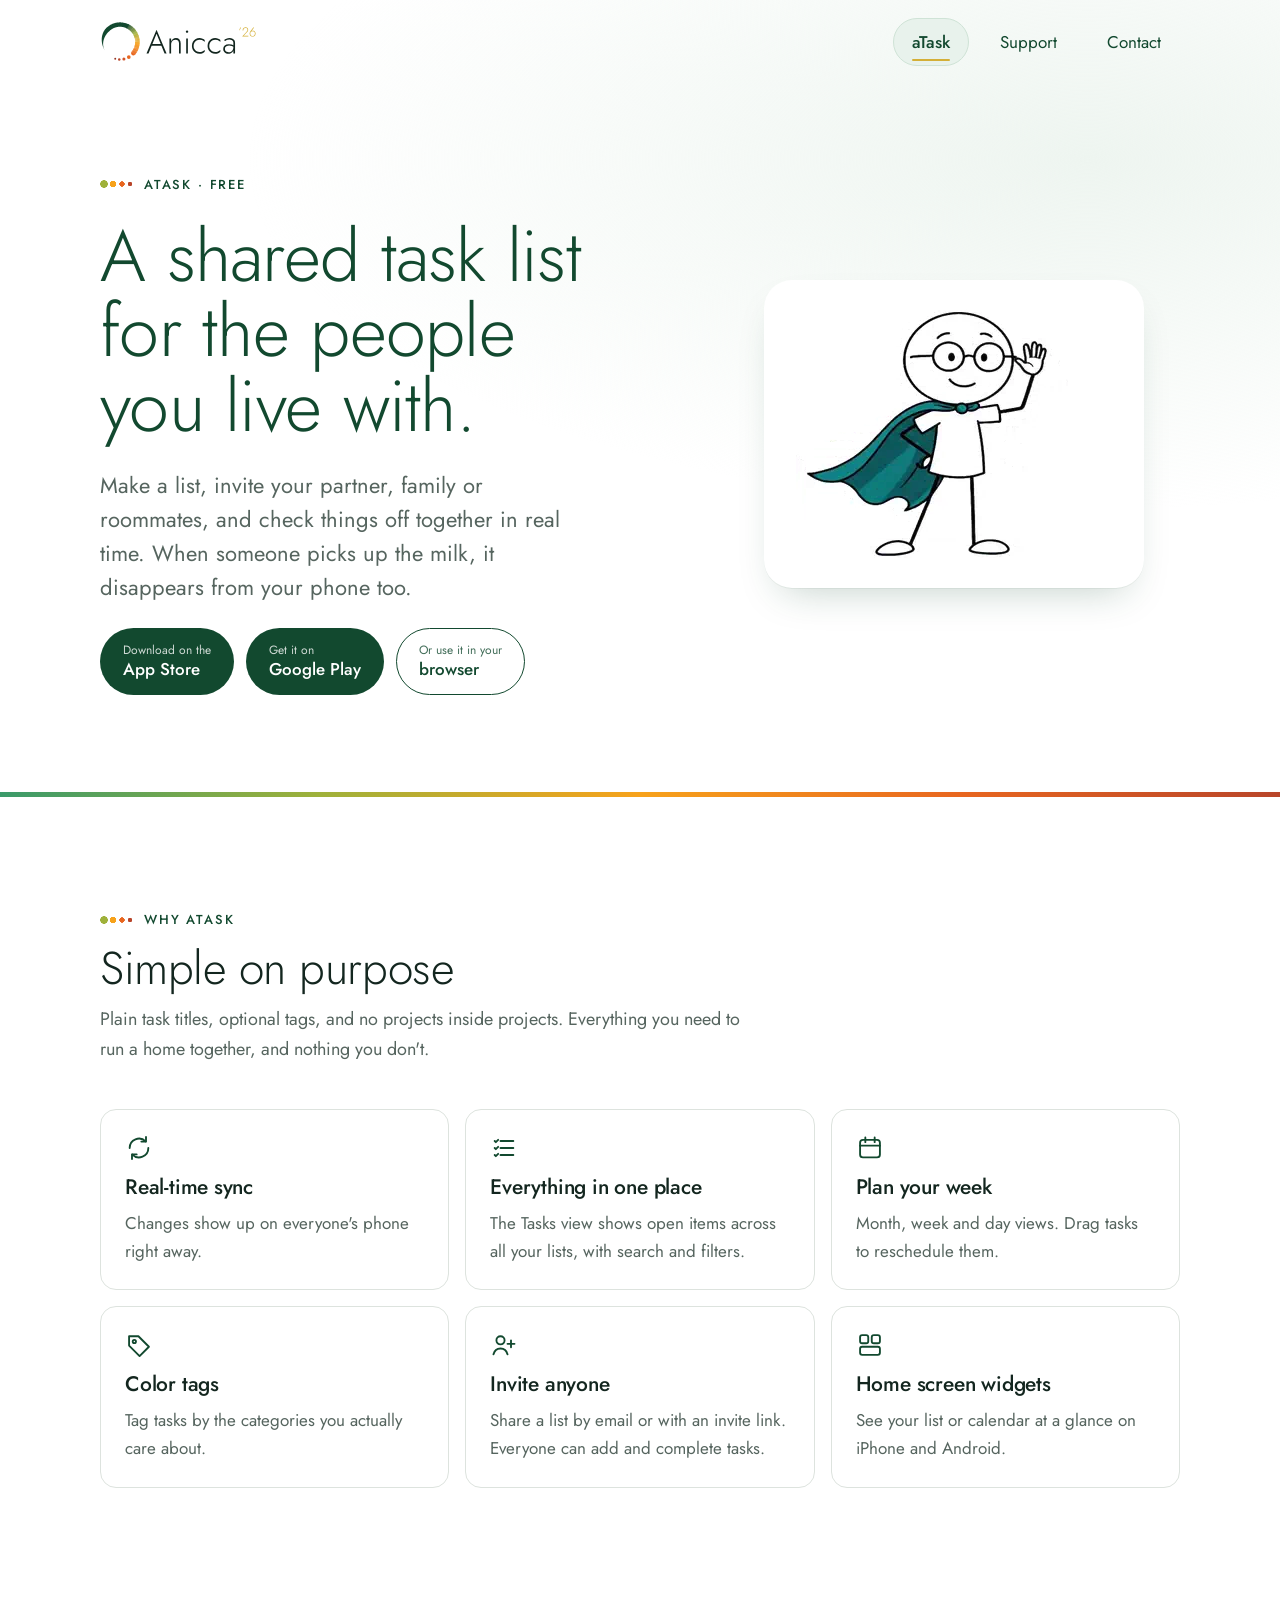
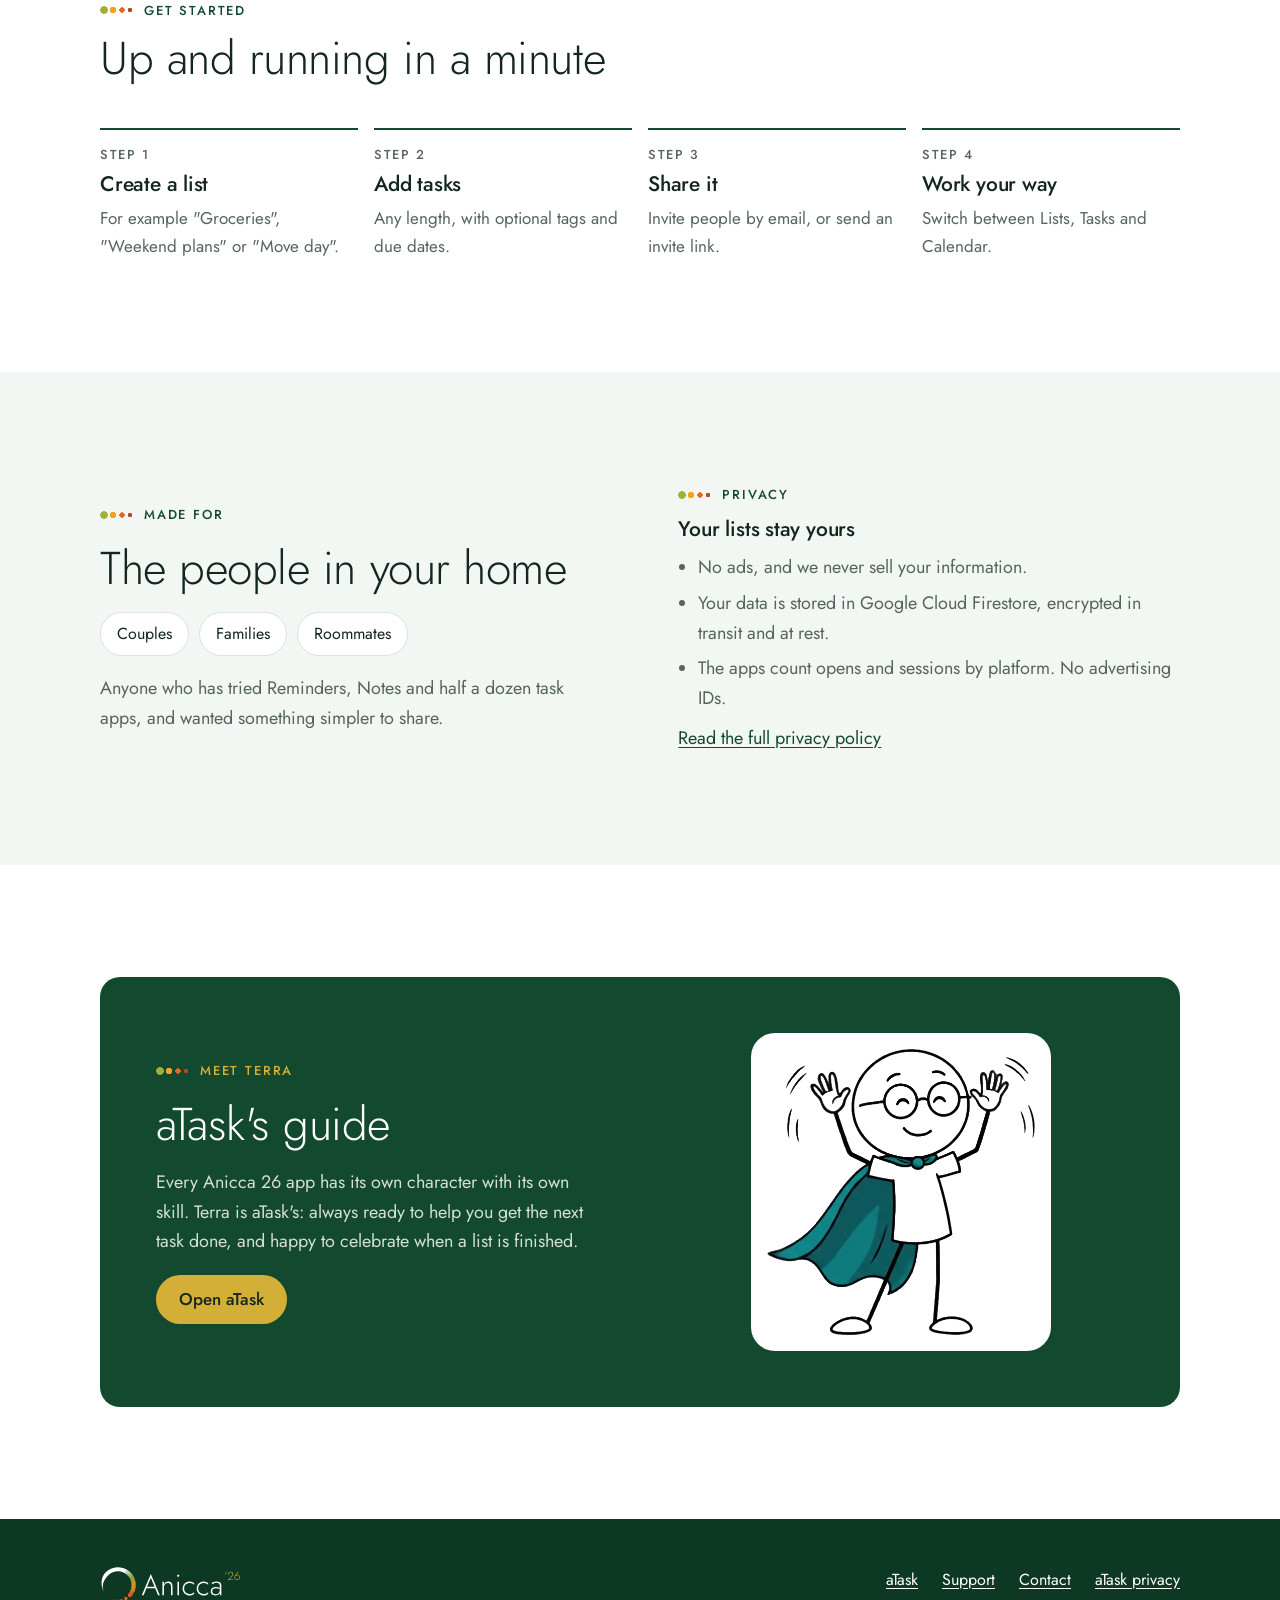
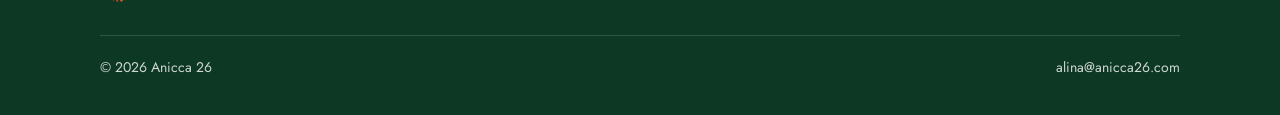
==== docs/atask/index.html @ 87a0bb21 "aTask: audience chips are Couples, Families, Roommates Co-Authored-By: Claude Opus 5.5 <noreply@anth" ====
<!doctype html>
<html lang="en">
<head>
  <meta charset="utf-8">
  <meta name="viewport" content="width=device-width, initial-scale=1">
  <title>aTask · A shared task list for your home · Anicca 26</title>
  <meta name="description" content="aTask is a free shared task list for the people you live with. Real-time sync, a calendar, color tags and home screen widgets. On iPhone, Android and the web.">
  <link rel="canonical" href="https://anicca26.org/atask/">
  <meta name="theme-color" content="#FFFFFF">
  <link rel="icon" href="../assets/img/favicon.svg?v=3" type="image/svg+xml">
  <link rel="icon" href="../assets/img/favicon-32.png?v=3" sizes="32x32" type="image/png">
  <link rel="apple-touch-icon" href="../assets/img/apple-touch-icon.png?v=3">
  <meta property="og:type" content="website">
  <meta property="og:site_name" content="Anicca 26">
  <meta property="og:url" content="https://anicca26.org/atask/">
  <meta property="og:title" content="aTask · A shared task list for your home">
  <meta property="og:description" content="Make a list, invite the people you live with, and check things off together in real time.">
  <meta property="og:image" content="https://anicca26.org/assets/img/og.png">
  <meta name="twitter:card" content="summary_large_image">
  <link rel="preconnect" href="https://fonts.googleapis.com">
  <link rel="preconnect" href="https://fonts.gstatic.com" crossorigin>
  <link rel="stylesheet" href="https://fonts.googleapis.com/css2?family=Jost:wght@300;400;500&display=swap">
  <link rel="stylesheet" href="../assets/css/site.css?v=7">
</head>
<body>
<a class="skip" href="#main">Skip to content</a>

<div class="band">
  <div class="wrap">
    <header class="site-header">
      <a class="brand" href="../" aria-label="Anicca 26 home"><img src="../assets/img/anicca26-lockup-on-light.svg?v=3" alt="Anicca 26" width="215" height="40"></a>
      <nav class="nav" aria-label="Main">
        <a href="./" aria-current="page">aTask</a>
        <a href="../support/">Support</a>
        <a href="../#contact">Contact</a>
      </nav>
    </header>

    <section class="hero">
      <div class="copy">
        <span class="eyebrow">aTask · Free</span>
        <h1>A shared task list for the people you live with.</h1>
        <p class="lede">Make a list, invite your partner, family or roommates, and check things off together in real time. When someone picks up the milk, it disappears from your phone too.</p>
        <div class="actions">
          <a class="btn btn-primary" href="https://apps.apple.com/us/app/atask/id6767109956"><span class="two"><small>Download on the</small>App Store</span></a>
          <a class="btn btn-primary" href="https://play.google.com/store/apps/details?id=org.anicca26.atask"><span class="two"><small>Get it on</small>Google Play</span></a>
          <a class="btn btn-outline" href="https://atask.anicca26.org"><span class="two"><small>Or use it in your</small>browser</span></a>
        </div>
      </div>
      <div class="hero-art terra-card">
        <picture>
          <source srcset="../assets/img/terra-wave-still.png?v=2" media="(prefers-reduced-motion: reduce)">
          <img class="terra-anim" src="../assets/img/terra-wave.webp?v=2" alt="Terra, aTask's guide, waving hello" width="320" height="272">
        </picture>
      </div>
    </section>
  </div>
</div>

<main id="main">
  <section class="section">
    <div class="wrap">
      <div class="section-head">
        <span class="eyebrow">Why aTask</span>
        <h2>Simple on purpose</h2>
        <p>Plain task titles, optional tags, and no projects inside projects. Everything you need to run a home together, and nothing you don't.</p>
      </div>
      <div class="features">
        <div class="feature">
          <svg viewBox="0 0 24 24" fill="none" stroke="currentColor" stroke-width="1.6" stroke-linecap="round" stroke-linejoin="round" aria-hidden="true"><path d="M20 12a8 8 0 0 1-13.7 5.6M4 12A8 8 0 0 1 17.7 6.4"/><path d="M18 2.5v4h-4M6 21.5v-4h4"/></svg>
          <h3>Real-time sync</h3>
          <p>Changes show up on everyone's phone right away.</p>
        </div>
        <div class="feature">
          <svg viewBox="0 0 24 24" fill="none" stroke="currentColor" stroke-width="1.6" stroke-linecap="round" stroke-linejoin="round" aria-hidden="true"><path d="M9 6h11M9 12h11M9 18h11"/><path d="M4 6l1 1 2-2M4 12l1 1 2-2M4 18l1 1 2-2"/></svg>
          <h3>Everything in one place</h3>
          <p>The Tasks view shows open items across all your lists, with search and filters.</p>
        </div>
        <div class="feature">
          <svg viewBox="0 0 24 24" fill="none" stroke="currentColor" stroke-width="1.6" stroke-linecap="round" stroke-linejoin="round" aria-hidden="true"><rect x="3.5" y="5" width="17" height="15" rx="2.5"/><path d="M3.5 10h17M8 3v4M16 3v4"/></svg>
          <h3>Plan your week</h3>
          <p>Month, week and day views. Drag tasks to reschedule them.</p>
        </div>
        <div class="feature">
          <svg viewBox="0 0 24 24" fill="none" stroke="currentColor" stroke-width="1.6" stroke-linecap="round" stroke-linejoin="round" aria-hidden="true"><path d="M3.5 12.5V4.5h8l9 9-8 8z"/><circle cx="8" cy="9" r="1.4"/></svg>
          <h3>Color tags</h3>
          <p>Tag tasks by the categories you actually care about.</p>
        </div>
        <div class="feature">
          <svg viewBox="0 0 24 24" fill="none" stroke="currentColor" stroke-width="1.6" stroke-linecap="round" stroke-linejoin="round" aria-hidden="true"><circle cx="9" cy="8" r="3.5"/><path d="M3 20c.8-3.4 3.2-5 6-5s5.2 1.6 6 5M18 8v6M15 11h6"/></svg>
          <h3>Invite anyone</h3>
          <p>Share a list by email or with an invite link. Everyone can add and complete tasks.</p>
        </div>
        <div class="feature">
          <svg viewBox="0 0 24 24" fill="none" stroke="currentColor" stroke-width="1.6" stroke-linecap="round" stroke-linejoin="round" aria-hidden="true"><rect x="3.5" y="3.5" width="7" height="7" rx="1.8"/><rect x="13.5" y="3.5" width="7" height="7" rx="1.8"/><rect x="3.5" y="13.5" width="17" height="7" rx="1.8"/></svg>
          <h3>Home screen widgets</h3>
          <p>See your list or calendar at a glance on iPhone and Android.</p>
        </div>
      </div>
    </div>
  </section>

  <section class="section">
    <div class="wrap">
      <div class="section-head">
        <span class="eyebrow">Get started</span>
        <h2>Up and running in a minute</h2>
      </div>
      <ol class="steps">
        <li><h3>Create a list</h3><p>For example "Groceries", "Weekend plans" or "Move day".</p></li>
        <li><h3>Add tasks</h3><p>Any length, with optional tags and due dates.</p></li>
        <li><h3>Share it</h3><p>Invite people by email, or send an invite link.</p></li>
        <li><h3>Work your way</h3><p>Switch between Lists, Tasks and Calendar.</p></li>
      </ol>
    </div>
  </section>

  <section class="section tinted">
    <div class="wrap split">
      <div class="story">
        <span class="eyebrow">Made for</span>
        <h2>The people in your home</h2>
        <div class="who"><span>Couples</span><span>Families</span><span>Roommates</span></div>
        <p>Anyone who has tried Reminders, Notes and half a dozen task apps, and wanted something simpler to share.</p>
      </div>
      <div class="privacy">
        <span class="eyebrow">Privacy</span>
        <h3>Your lists stay yours</h3>
        <ul>
          <li>No ads, and we never sell your information.</li>
          <li>Your data is stored in Google Cloud Firestore, encrypted in transit and at rest.</li>
          <li>The apps count opens and sessions by platform. No advertising IDs.</li>
        </ul>
        <p><a href="https://atask.anicca26.org/privacy">Read the full privacy policy</a></p>
      </div>
    </div>
  </section>

  <section class="section">
    <div class="wrap">
      <div class="panel split">
        <div class="story">
          <span class="eyebrow" style="color:var(--gold)">Meet Terra</span>
          <h2>aTask's guide</h2>
          <p class="muted">Every Anicca 26 app has its own character with its own skill. Terra is aTask's: always ready to help you get the next task done, and happy to celebrate when a list is finished.</p>
          <div class="actions"><a class="btn btn-gold" href="https://atask.anicca26.org">Open aTask</a></div>
        </div>
        <img class="terra" src="../assets/img/terra-celebrate.png?v=2" alt="Terra celebrating a finished list" width="320" height="320" loading="lazy" style="max-width:300px;justify-self:center;background:#fff;border-radius:24px;padding:16px">
      </div>
    </div>
  </section>
</main>

<footer class="site-footer">
  <div class="wrap">
    <div class="footer-grid">
      <img src="../assets/img/anicca26-lockup-on-dark.svg?v=3" alt="Anicca 26" width="194" height="36">
      <nav class="footer-links" aria-label="Footer">
        <a href="./">aTask</a>
        <a href="../support/">Support</a>
        <a href="../#contact">Contact</a>
        <a href="https://atask.anicca26.org/privacy">aTask privacy</a>
      </nav>
    </div>
    <div class="footer-bottom">
      <span>© 2026 Anicca 26</span>
      <span>alina@anicca26.com</span>
    </div>
  </div>
</footer>
</body>
</html>
---- docs/assets/css/site.css ----
/* Anicca 26 — site styles
   Brand: Racing Green #12492F, Royal Gold #D4AF37, Jost Light for display.
   Gold is only used on green/dark surfaces or as a fill (2.1:1 on white).
   The site is white-first: it does not switch to a dark theme. */

:root {
  --racing: #12492f;
  --racing-deep: #0d3824;
  --gold: #d4af37;
  --gold-ink: #13261f;         /* text on gold buttons */
  --fog: #eef3f0;

  --bg: #ffffff;
  --tint: #f3f7f4;             /* soft green-white for alternating sections */
  --surface: #ffffff;
  --ink: #13261f;
  --muted: #56655f;
  --line: #dde3de;
  --link: #12492f;
  --fill: #12492f;             /* brand fills on the page background */
  --chip-now-bg: #e3efe7;
  --chip-now-ink: #12492f;
  --chip-later-bg: #f1eee2;
  --chip-later-ink: #6b5712;

  --sans: "Jost", system-ui, -apple-system, "Segoe UI", sans-serif;
  --wrap: 1120px;
  --radius: 16px;
  --rainbow: linear-gradient(90deg, #3a9a6a, #9fb13a 30%, #f7a21b 60%, #e8661f 82%, #b8452a);
  color-scheme: light;
}


*, *::before, *::after { box-sizing: border-box; }
html { -webkit-text-size-adjust: 100%; }
body {
  margin: 0;
  background: var(--bg);
  color: var(--ink);
  font: 400 18px/1.65 var(--sans);
}
img { max-width: 100%; height: auto; display: block; }
a { color: var(--link); text-underline-offset: 3px; }
a:hover { text-decoration-thickness: 2px; }
:focus-visible { outline: 3px solid var(--gold); outline-offset: 3px; border-radius: 4px; }

.wrap { max-width: var(--wrap); margin: 0 auto; padding-inline: 20px; }
.skip { position: absolute; left: -999px; top: 8px; background: var(--gold); color: var(--gold-ink); padding: 8px 14px; border-radius: 8px; z-index: 10; }
.skip:focus { left: 12px; }

h1, h2, h3 { margin: 0; text-wrap: balance; letter-spacing: -.01em; }
h1 { font-weight: 300; font-size: clamp(40px, 6.4vw, 72px); line-height: 1.04; }
h2 { font-weight: 300; font-size: clamp(32px, 4.2vw, 46px); line-height: 1.1; }
h3 { font-weight: 500; font-size: 21px; line-height: 1.3; }
p { margin: 0; }
.eyebrow { font-size: 13px; font-weight: 500; letter-spacing: .14em; text-transform: uppercase; color: var(--racing); display: inline-flex; align-items: center; gap: 10px; }
.eyebrow::before { content: ""; width: 34px; height: 8px; flex: none;
  background:
    radial-gradient(circle, #9fb13a 3.6px, transparent 4px) 0 50% / 8px 8px no-repeat,
    radial-gradient(circle, #f7a21b 3px, transparent 3.4px) 9px 50% / 8px 8px no-repeat,
    radial-gradient(circle, #e8661f 2.5px, transparent 2.9px) 18px 50% / 8px 8px no-repeat,
    radial-gradient(circle, #b8452a 2px, transparent 2.4px) 26px 50% / 8px 8px no-repeat; }
.lede { font-size: clamp(19px, 2vw, 22px); line-height: 1.55; max-width: 36ch; }

/* ---------- Header + hero (white, with the logo's color line underneath) ---------- */
.band { background: radial-gradient(1200px 500px at 85% 20%, #eef5f0 0%, rgba(238, 245, 240, 0) 70%), #fff; color: var(--ink); }
.band a { color: var(--racing); }
.band h1 { color: var(--racing); }
.site-header { display: flex; align-items: center; justify-content: space-between; gap: 16px; padding-block: 18px; flex-wrap: wrap; }
.brand { display: inline-flex; line-height: 0; }
.brand img { height: 40px; width: auto; }
.nav { display: flex; gap: clamp(4px, 1.2vw, 12px); font-size: 17px; }
/* Menu links: on hover the pill fills with Racing Green and the text turns white */
.nav a { position: relative; text-decoration: none; color: var(--racing); padding: 9px 18px; border-radius: 999px;
  border: 1.5px solid transparent; cursor: pointer; transition: background-color .15s ease, color .15s ease, border-color .15s ease, transform .15s ease; }
.nav a::after { content: ""; position: absolute; left: 18px; right: 18px; bottom: 4px; height: 2px; border-radius: 2px;
  background: var(--gold); transform: scaleX(0); transform-origin: left; transition: transform .2s ease; }
.nav a:hover, .nav a:focus-visible { background: var(--racing); color: #fff; transform: translateY(-1px); }
.nav a:hover::after, .nav a:focus-visible::after { transform: scaleX(0); }
.nav a:active { transform: translateY(0); }
.nav a[aria-current="page"] { font-weight: 500; border-color: #cfe3d6; background: #e8f2ec; }
.nav a[aria-current="page"]::after { transform: scaleX(1); }
.nav a[aria-current="page"]:hover { background: var(--racing); }
@media (prefers-reduced-motion: reduce) { .nav a, .nav a::after, .product { transition: none; } .nav a:hover, .product.is-link:hover { transform: none; } }

.hero { display: grid; grid-template-columns: minmax(0, 1.25fr) minmax(0, 1fr); gap: clamp(24px, 5vw, 64px); align-items: center; padding-block: clamp(40px, 7vw, 96px) clamp(56px, 8vw, 112px); }
.hero .copy { display: flex; flex-direction: column; gap: 24px; }
.hero .lede { color: var(--muted); }
.hero-art { justify-self: center; width: min(100%, 380px); }
@media (max-width: 800px) {
  .hero { grid-template-columns: 1fr; }
  .hero-art { order: -1; width: min(60%, 240px); justify-self: start; }
}

.actions { display: flex; flex-wrap: wrap; gap: 12px; }
.btn { display: inline-flex; align-items: center; gap: 10px; font: 500 17px/1 var(--sans); padding: 15px 22px; border-radius: 999px; text-decoration: none; border: 1.5px solid transparent; transition: transform .15s ease, background-color .15s ease; }
.btn:hover { transform: translateY(-1px); }
.btn-gold { background: var(--gold); color: var(--gold-ink) !important; }
.btn-gold:hover { background: #e0bd4a; }
.btn-primary { background: var(--racing); color: #fff !important; }
.btn-primary:hover { background: #185c3c; }
.btn-outline { border-color: var(--racing); color: var(--racing) !important; background: #fff; }
.btn-outline:hover { background: var(--tint); }
.btn-ghost { border-color: rgba(255, 255, 255, .55); color: #fff !important; }
.btn-ghost:hover { border-color: #fff; background: rgba(255, 255, 255, .06); }
.btn-solid { background: var(--fill); color: #fff !important; }
.btn-line { border-color: var(--line); color: var(--ink) !important; background: var(--surface); }
.btn small { font-size: 12px; opacity: .8; display: block; margin-bottom: 3px; font-weight: 400; }
.btn .two { display: flex; flex-direction: column; align-items: flex-start; line-height: 1.1; }

/* Animated logo: the line draws itself, the dots pop in, then keep a gentle
   "..." wave going. Hovering or tapping the logo replays the drawing (site.js). */
.logo-art { cursor: pointer; -webkit-tap-highlight-color: transparent; border-radius: 50%; }
.logo-anim { overflow: visible; transition: transform .4s ease; }
.logo-art:hover .logo-anim { transform: rotate(-4deg) scale(1.02); }
.logo-anim .draw { stroke-dasharray: 1 1; stroke-dashoffset: 1; }
.logo-anim .d { opacity: 0; transform-box: fill-box; transform-origin: center; }
.logo-anim.play .draw { animation: draw 1.8s .25s cubic-bezier(.45, 0, .2, 1) forwards; }
.logo-anim.play .d1 { animation: pop .35s ease-out 2.05s forwards, breathe 2.6s ease-in-out 3.3s infinite; }
.logo-anim.play .d2 { animation: pop .35s ease-out 2.25s forwards, breathe 2.6s ease-in-out 3.5s infinite; }
.logo-anim.play .d3 { animation: pop .35s ease-out 2.45s forwards, breathe 2.6s ease-in-out 3.7s infinite; }
.logo-anim.play .d4 { animation: pop .35s ease-out 2.65s forwards, breathe 2.6s ease-in-out 3.9s infinite; }
@keyframes draw { to { stroke-dashoffset: 0; } }
@keyframes pop { from { opacity: 0; transform: scale(.4); } to { opacity: 1; transform: scale(1); } }
@keyframes breathe { 0%, 55%, 100% { opacity: 1; transform: translateY(0) scale(1); } 22% { opacity: 1; transform: translateY(-1.4px) scale(1.3); } }

/* The color line under the header: colors flow along it; faster and brighter on hover */
.band { position: relative; border-bottom: 0; }
.band::after { content: ""; position: absolute; left: 0; right: 0; bottom: 0; height: 5px;
  background: linear-gradient(90deg, #3a9a6a, #9fb13a, #f7a21b, #e8661f, #b8452a, #e8661f, #f7a21b, #9fb13a, #3a9a6a);
  background-size: 200% 100%; animation: flow 9s linear infinite;
  transition: height .3s ease, filter .3s ease, box-shadow .3s ease; }
.band:hover::after { height: 8px; animation-duration: 3s; filter: saturate(1.35) brightness(1.05); box-shadow: 0 0 18px rgba(247, 162, 27, .55); }
@keyframes flow { from { background-position: 0% 0; } to { background-position: -200% 0; } }
/* the aTask tile's top strip flows the same way, slowly */
.product.featured::before { background: linear-gradient(90deg, #3a9a6a, #9fb13a, #f7a21b, #e8661f, #b8452a, #e8661f, #f7a21b, #9fb13a, #3a9a6a); background-size: 200% 100%; animation: flow 14s linear infinite; }
.product.is-link:hover::before { animation-duration: 4s; }

@media (prefers-reduced-motion: reduce) {
  .logo-anim .draw, .logo-anim.play .draw { animation: none; stroke-dashoffset: 0; }
  .logo-anim .d, .logo-anim.play .d1, .logo-anim.play .d2, .logo-anim.play .d3, .logo-anim.play .d4 { animation: none; opacity: 1; }
  .logo-art:hover .logo-anim { transform: none; }
  .band::after, .product.featured::before { animation: none; }
  .btn { transition: none; }
}

/* ---------- Sections ---------- */
.section { padding-block: clamp(64px, 9vw, 112px); }
.section + .section { padding-top: 0; }
.section.tinted { background: var(--tint); padding-top: clamp(64px, 9vw, 112px); }
.section.tinted + .section { padding-top: clamp(64px, 9vw, 112px); }
.section-head { display: flex; flex-direction: column; gap: 12px; margin-bottom: clamp(28px, 4vw, 44px); max-width: 60ch; }
.section-head p { color: var(--muted); }

.products { display: grid; grid-template-columns: repeat(2, minmax(0, 1fr)); gap: 16px; }
@media (max-width: 760px) { .products { grid-template-columns: 1fr; } }
.product { background: #e8f2ec; border: 1px solid #cfe3d6; transition: transform .18s ease, box-shadow .18s ease; border-radius: var(--radius); padding: 26px; display: flex; flex-direction: column; gap: 12px; }
.product p { color: #3f524a; }
.product h3 { color: var(--racing); }
.product.featured { background: #dcebe2; border-color: #c3dccc; }
.product .top { display: flex; justify-content: space-between; align-items: center; gap: 12px; }
.product.featured { position: relative; overflow: hidden; padding-top: 30px;
  grid-column: 1 / -1; display: grid; grid-template-columns: minmax(0, 1fr) auto; gap: 24px; align-items: center; }
.product.featured::before { content: ""; position: absolute; inset: 0 0 auto 0; height: 4px; background: var(--rainbow); }
.product.featured .text { display: flex; flex-direction: column; gap: 12px; }
.product.featured .terra-anim { width: 210px; background: #fff; border-radius: 20px; padding: 8px; box-shadow: 0 10px 24px -14px rgba(18, 73, 47, .35); }
@media (max-width: 560px) { .product.featured { grid-template-columns: 1fr; } .product.featured .terra-anim { width: 180px; } }
.product.wide { grid-column: 1 / -1; }
/* The aTask tile is clickable as a whole */
.product.is-link { cursor: pointer; }
.product.is-link .stretched::before { content: ""; position: absolute; inset: 0; }
.product.is-link:hover { transform: translateY(-3px); box-shadow: 0 18px 36px -20px rgba(18, 73, 47, .45); border-color: var(--racing); }
.product.is-link:hover .more { text-decoration-thickness: 2px; }
.chip { font-size: 13px; font-weight: 500; padding: 4px 11px; border-radius: 999px; white-space: nowrap; }
.chip-now { background: var(--racing); color: #fff; }
.chip-later { background: #fff; color: #6b5712; border: 1px solid #e7dcb0; }
.works { font-size: 15px; color: var(--muted); }
.product .more { font-weight: 500; }

.split { display: grid; grid-template-columns: minmax(0, 1fr) minmax(0, 1fr); gap: clamp(28px, 6vw, 80px); align-items: center; }
@media (max-width: 800px) { .split { grid-template-columns: 1fr; } }
.story { display: flex; flex-direction: column; gap: 18px; }
.story p { color: var(--muted); max-width: 58ch; }
.story p strong { color: var(--ink); font-weight: 500; }

/* Logo meaning, as a timeline */
.meaning { list-style: none; margin: 0; padding: 0; display: flex; flex-direction: column; border-top: 1px solid var(--line); }
.meaning li { display: grid; grid-template-columns: 110px 1fr; gap: 16px; padding-block: 16px; border-bottom: 1px solid var(--line); }
.meaning b { font-weight: 500; color: var(--racing); }
.meaning span { color: var(--muted); }

.panel { background: var(--racing); color: #fff; border-radius: calc(var(--radius) + 4px); padding: clamp(28px, 5vw, 56px); }
.panel a:not(.btn) { color: #fff; }
.panel .muted, .panel .contact .intro p, .panel.contact .intro p { color: rgba(255, 255, 255, .82); }
.panel label { color: #fff; }
.panel input, .panel textarea { background: #fff; color: #13261f; border-color: transparent; }
.panel input:focus, .panel textarea:focus { border-color: var(--gold); box-shadow: 0 0 0 3px rgba(212, 175, 55, .35); }

/* Terra: transparent line art, never clipped */
.terra { display: block; width: 100%; height: auto; overflow: visible; }
.terra-anim { display: block; max-width: 100%; height: auto; }
.terra-card { background: #fff; border-radius: 28px; padding: 18px; box-shadow: 0 1px 0 rgba(18, 73, 47, .06), 0 18px 40px -18px rgba(18, 73, 47, .28); }

/* ---------- Contact form ---------- */
.contact { display: grid; grid-template-columns: minmax(0, 1fr) minmax(0, 1.2fr); gap: clamp(28px, 6vw, 72px); }
@media (max-width: 800px) { .contact { grid-template-columns: 1fr; } }
.contact .intro { display: flex; flex-direction: column; gap: 14px; }
.contact .intro p { color: var(--muted); }
.email { font-weight: 500; }
form { display: flex; flex-direction: column; gap: 16px; }
.field { display: flex; flex-direction: column; gap: 6px; }
label { font-size: 15px; font-weight: 500; }
input, textarea { font: 400 17px/1.4 var(--sans); color: var(--ink); background: var(--surface); border: 1.5px solid var(--line); border-radius: 12px; padding: 13px 14px; width: 100%; }
input:focus, textarea:focus { outline: none; border-color: var(--fill); box-shadow: 0 0 0 3px color-mix(in srgb, var(--fill) 25%, transparent); }
textarea { min-height: 140px; resize: vertical; }
.hp { position: absolute; left: -5000px; }
form .btn { align-self: flex-start; border: 0; cursor: pointer; }
.fine { font-size: 14px; color: var(--muted); }

/* ---------- aTask page ---------- */
.features { display: grid; grid-template-columns: repeat(3, minmax(0, 1fr)); gap: 16px; }
@media (max-width: 900px) { .features { grid-template-columns: repeat(2, minmax(0, 1fr)); } }
@media (max-width: 560px) { .features { grid-template-columns: 1fr; } }
.feature { background: var(--surface); border: 1px solid var(--line); border-radius: var(--radius); padding: 24px; display: flex; flex-direction: column; gap: 8px; }
.feature p { color: var(--muted); font-size: 17px; }
.feature svg { width: 28px; height: 28px; color: var(--fill); margin-bottom: 4px; }
.steps { list-style: none; margin: 0; padding: 0; display: grid; grid-template-columns: repeat(4, minmax(0, 1fr)); gap: 16px; counter-reset: step; }
@media (max-width: 900px) { .steps { grid-template-columns: repeat(2, minmax(0, 1fr)); } }
@media (max-width: 560px) { .steps { grid-template-columns: 1fr; } }
.steps li { border-top: 2px solid var(--fill); padding-top: 14px; display: flex; flex-direction: column; gap: 6px; }
.steps li { border-top-color: var(--racing); }
.steps li::before { counter-increment: step; content: "Step " counter(step); font-size: 13px; font-weight: 500; letter-spacing: .12em; text-transform: uppercase; color: var(--muted); }
.steps p { color: var(--muted); font-size: 17px; }
.who { display: flex; flex-wrap: wrap; gap: 10px; }
.who span { background: var(--surface); border: 1px solid var(--line); border-radius: 999px; padding: 8px 16px; font-size: 16px; }
.privacy { display: flex; flex-direction: column; gap: 10px; }
.privacy ul { margin: 0; padding-left: 20px; color: var(--muted); display: flex; flex-direction: column; gap: 6px; }

/* ---------- Support page ---------- */
.coffee { display: grid; grid-template-columns: minmax(0, 1.2fr) minmax(0, 1fr); gap: clamp(24px, 5vw, 64px); align-items: center; }
@media (max-width: 800px) { .coffee { grid-template-columns: 1fr; } }
.costs { display: grid; grid-template-columns: repeat(3, minmax(0, 1fr)); gap: 16px; }
@media (max-width: 760px) { .costs { grid-template-columns: 1fr; } }
.cost { background: var(--surface); border: 1px solid var(--line); border-radius: var(--radius); padding: 24px; display: flex; flex-direction: column; gap: 8px; }
.cost p { color: var(--muted); font-size: 17px; }
.other { display: grid; grid-template-columns: repeat(3, minmax(0, 1fr)); gap: 16px; }
@media (max-width: 760px) { .other { grid-template-columns: 1fr; } }
.other div { display: flex; flex-direction: column; gap: 6px; }
.other p { color: var(--muted); font-size: 17px; }

/* Coffee steam: each wisp drifts up, sways and fades, one after another */
.steam path { transform-box: fill-box; transform-origin: 50% 100%; opacity: 0; animation: steam 3.2s ease-in-out infinite; }
.steam .s2 { animation-delay: 1.05s; }
.steam .s3 { animation-delay: 2.1s; }
@keyframes steam {
  0%   { opacity: 0;   transform: translate(0, 12px) scaleY(.8); }
  25%  { opacity: .95; transform: translate(-2px, 2px) scaleY(1); }
  60%  { opacity: .7;  transform: translate(2px, -10px) scaleY(1.08); }
  100% { opacity: 0;   transform: translate(-1px, -22px) scaleY(1.15); }
}
@media (prefers-reduced-motion: reduce) { .steam path { animation: none; opacity: .85; } }

/* ---------- Footer ---------- */
.site-footer { background: var(--racing-deep); color: rgba(255, 255, 255, .8); padding-block: 48px 36px; font-size: 16px; }
.site-footer a { color: #fff; }
.footer-grid { display: flex; justify-content: space-between; gap: 28px; flex-wrap: wrap; align-items: flex-start; }
.footer-grid img { height: 36px; width: auto; }
.footer-links { display: flex; gap: 24px; flex-wrap: wrap; }
.footer-bottom { margin-top: 32px; padding-top: 20px; border-top: 1px solid rgba(255, 255, 255, .14); display: flex; justify-content: space-between; gap: 12px; flex-wrap: wrap; font-size: 14px; }
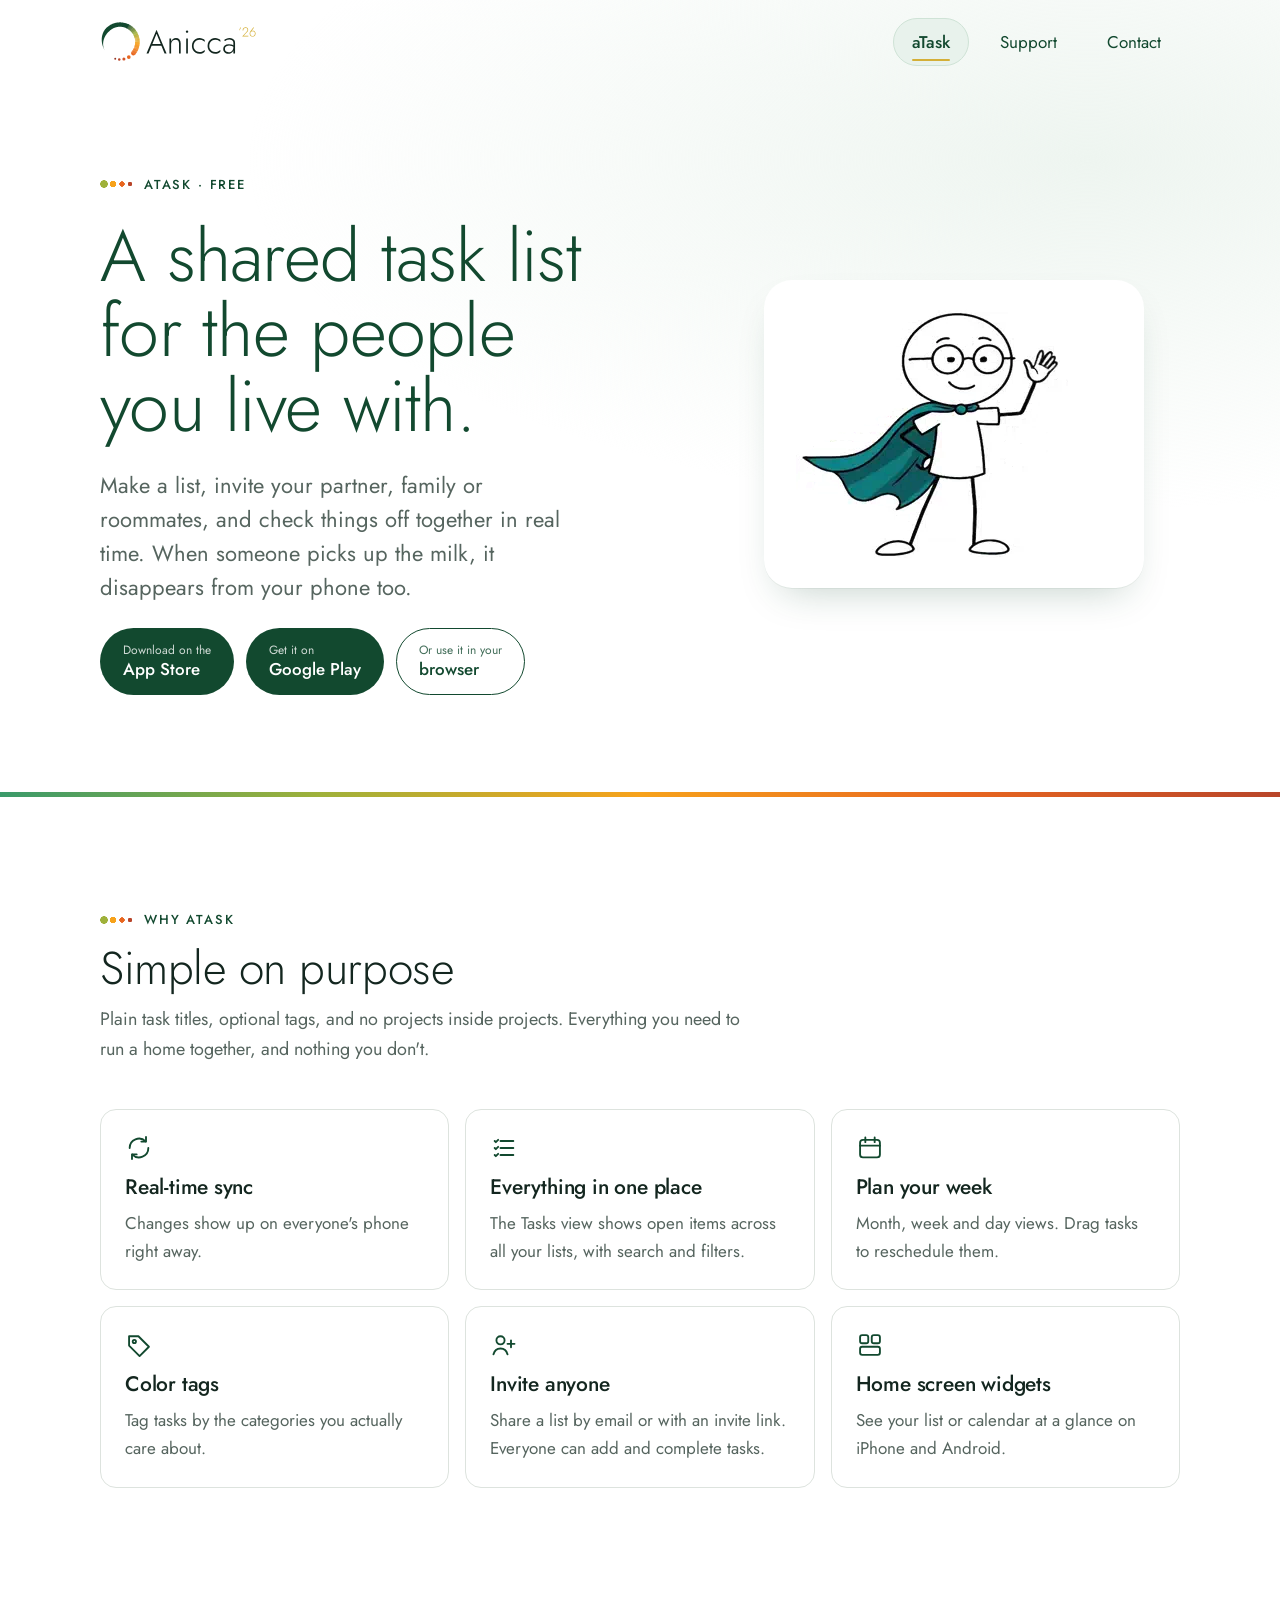
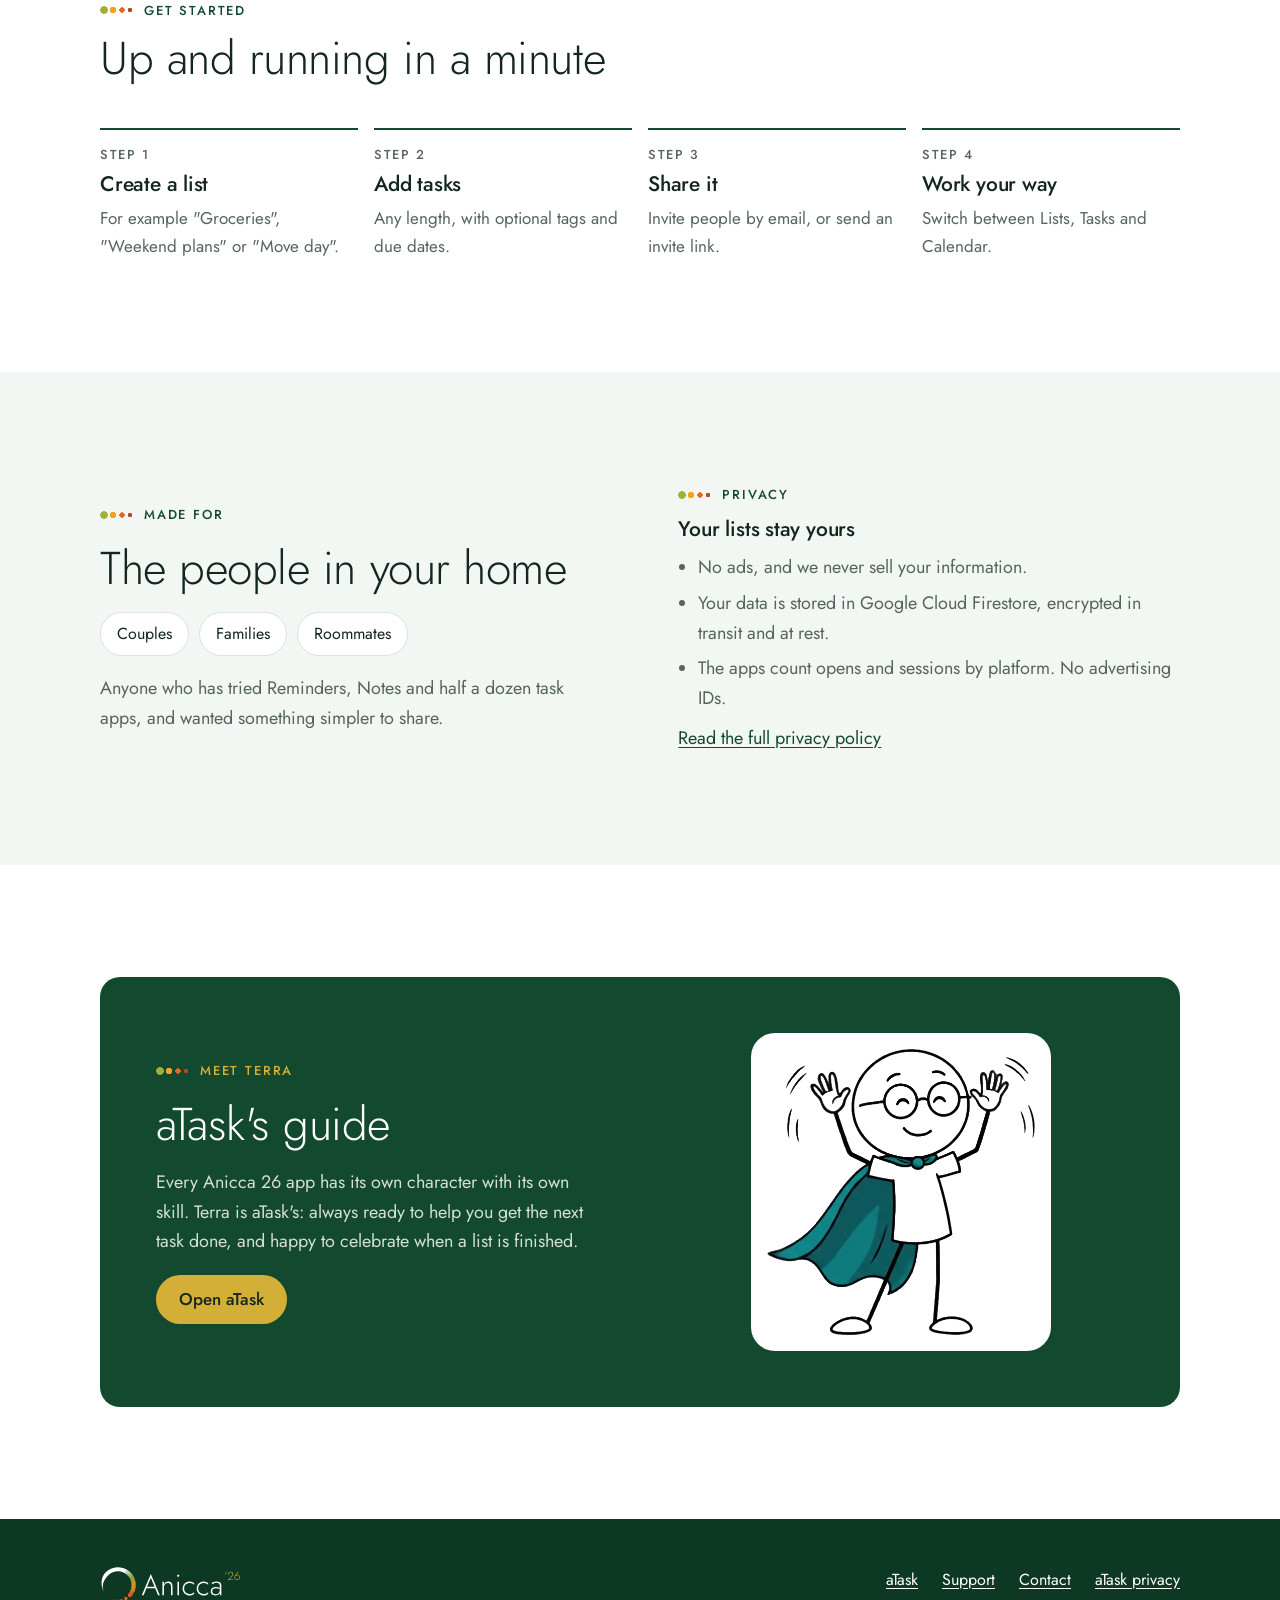
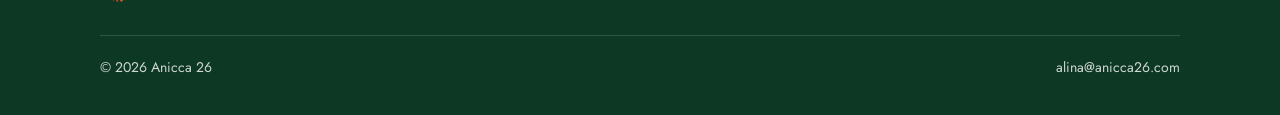
==== commit 1bc033c7: "Support: new steam animation (three waving lines with rising glints) Co-Authored-By: Claude Opus 5.5" ====
--- a/docs/atask/index.html
+++ b/docs/atask/index.html
@@ -20,7 +20,7 @@
   <link rel="preconnect" href="https://fonts.googleapis.com">
   <link rel="preconnect" href="https://fonts.gstatic.com" crossorigin>
   <link rel="stylesheet" href="https://fonts.googleapis.com/css2?family=Jost:wght@300;400;500&display=swap">
-  <link rel="stylesheet" href="../assets/css/site.css?v=7">
+  <link rel="stylesheet" href="../assets/css/site.css?v=8">
 </head>
 <body>
 <a class="skip" href="#main">Skip to content</a>
--- a/docs/assets/css/site.css
+++ b/docs/assets/css/site.css
@@ -248,18 +248,6 @@
 .other div { display: flex; flex-direction: column; gap: 6px; }
 .other p { color: var(--muted); font-size: 17px; }
 
-/* Coffee steam: each wisp drifts up, sways and fades, one after another */
-.steam path { transform-box: fill-box; transform-origin: 50% 100%; opacity: 0; animation: steam 3.2s ease-in-out infinite; }
-.steam .s2 { animation-delay: 1.05s; }
-.steam .s3 { animation-delay: 2.1s; }
-@keyframes steam {
-  0%   { opacity: 0;   transform: translate(0, 12px) scaleY(.8); }
-  25%  { opacity: .95; transform: translate(-2px, 2px) scaleY(1); }
-  60%  { opacity: .7;  transform: translate(2px, -10px) scaleY(1.08); }
-  100% { opacity: 0;   transform: translate(-1px, -22px) scaleY(1.15); }
-}
-@media (prefers-reduced-motion: reduce) { .steam path { animation: none; opacity: .85; } }
-
 /* ---------- Footer ---------- */
 .site-footer { background: var(--racing-deep); color: rgba(255, 255, 255, .8); padding-block: 48px 36px; font-size: 16px; }
 .site-footer a { color: #fff; }
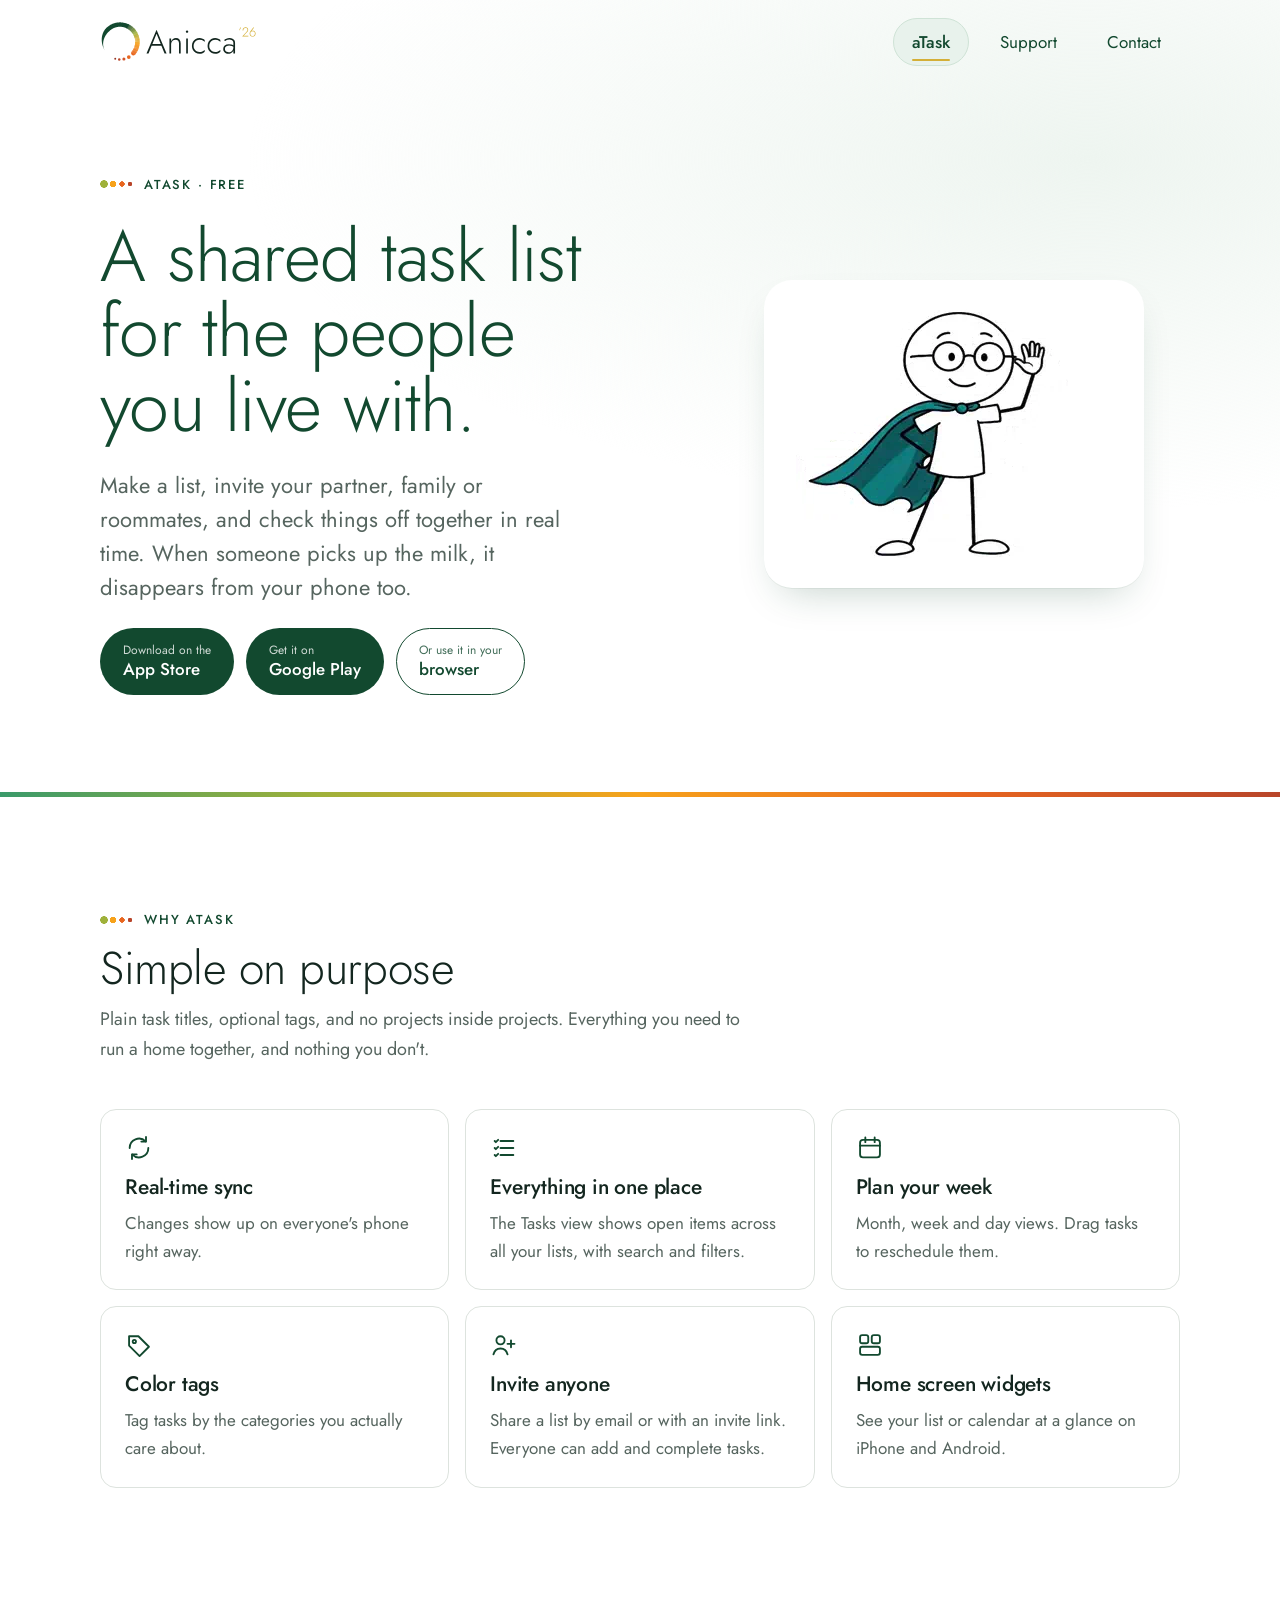
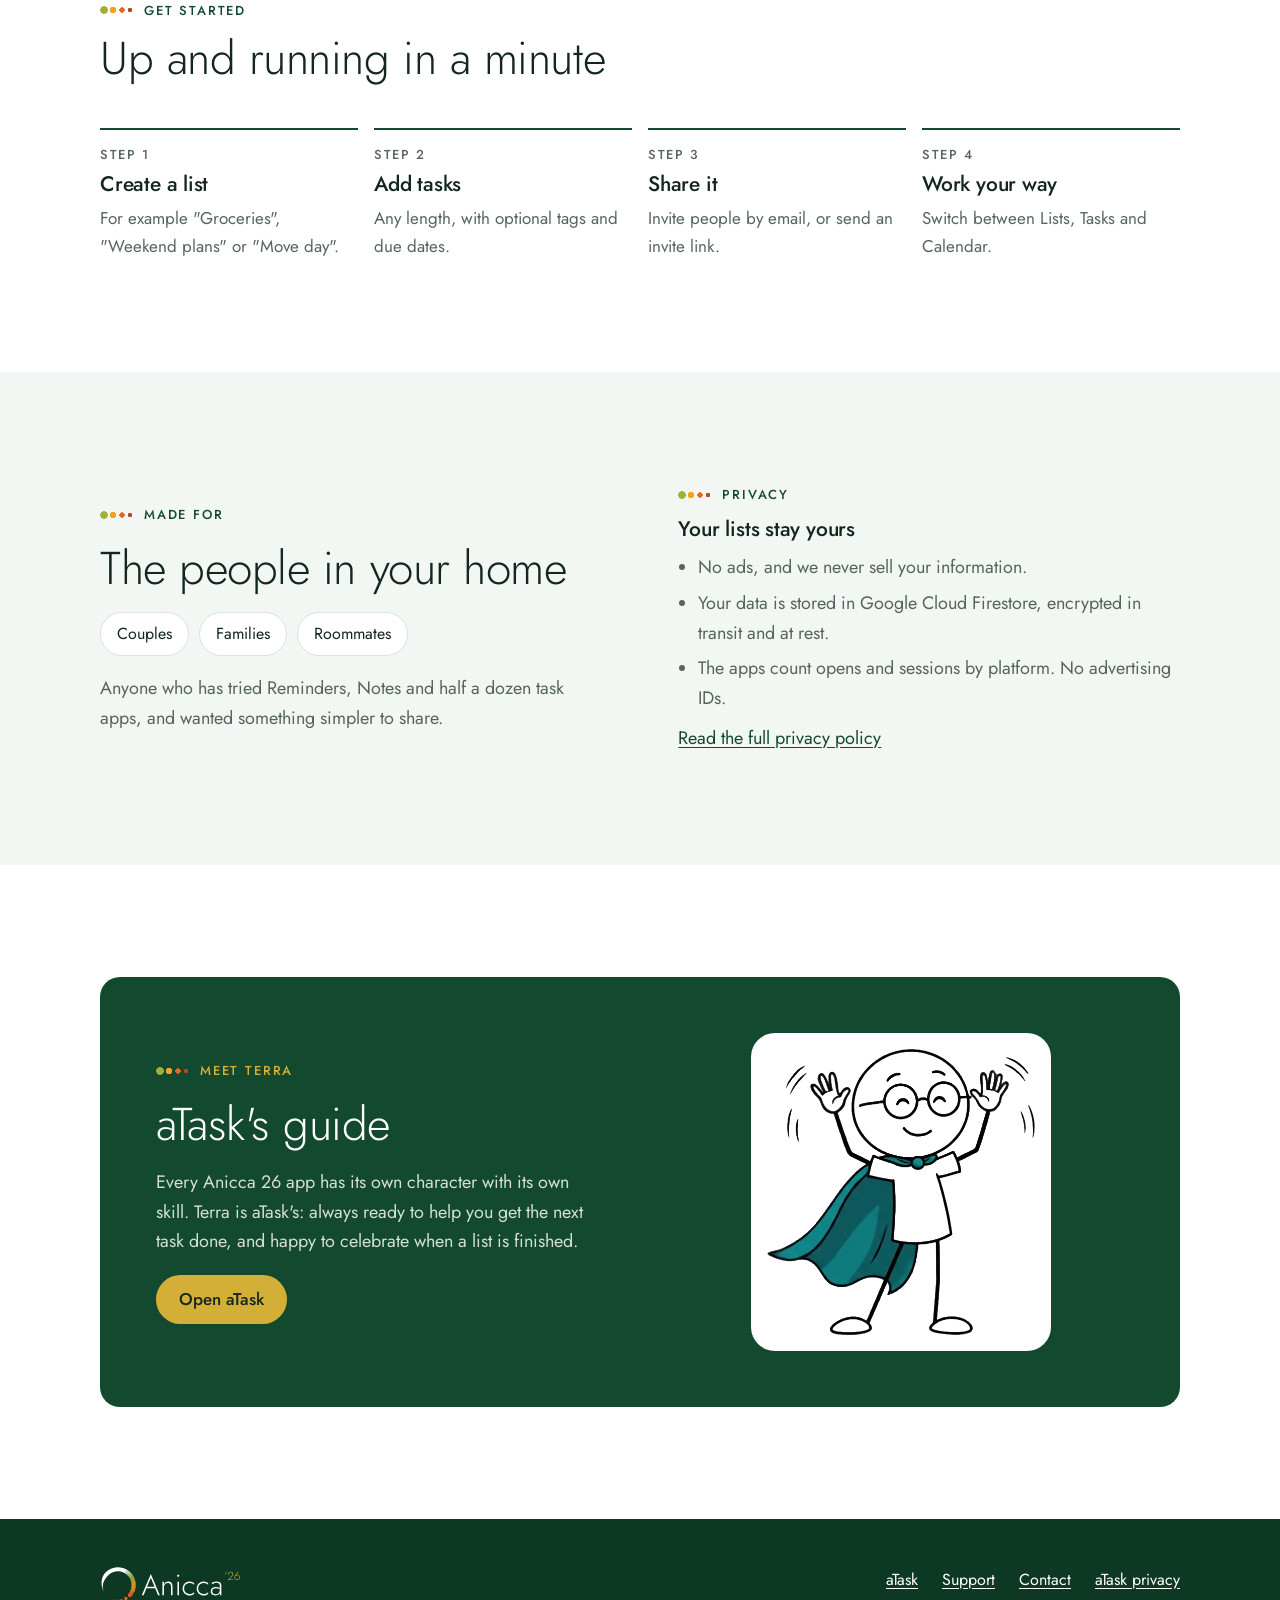
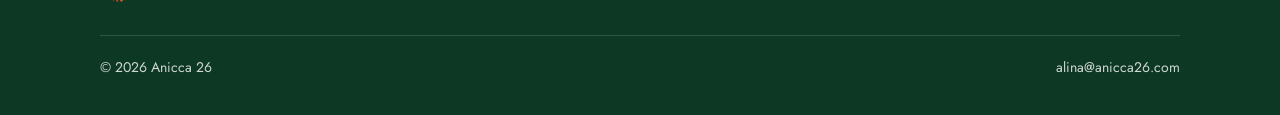
==== commit 55dffc4c: "Home logo: draw once per visit, then only the dots pulse (no replay on hover/scroll) Co-Authored-By:" ====
--- a/docs/atask/index.html
+++ b/docs/atask/index.html
@@ -20,7 +20,7 @@
   <link rel="preconnect" href="https://fonts.googleapis.com">
   <link rel="preconnect" href="https://fonts.gstatic.com" crossorigin>
   <link rel="stylesheet" href="https://fonts.googleapis.com/css2?family=Jost:wght@300;400;500&display=swap">
-  <link rel="stylesheet" href="../assets/css/site.css?v=8">
+  <link rel="stylesheet" href="../assets/css/site.css?v=9">
 </head>
 <body>
 <a class="skip" href="#main">Skip to content</a>
--- a/docs/assets/css/site.css
+++ b/docs/assets/css/site.css
@@ -108,11 +108,9 @@
 .btn small { font-size: 12px; opacity: .8; display: block; margin-bottom: 3px; font-weight: 400; }
 .btn .two { display: flex; flex-direction: column; align-items: flex-start; line-height: 1.1; }
 
-/* Animated logo: the line draws itself, the dots pop in, then keep a gentle
-   "..." wave going. Hovering or tapping the logo replays the drawing (site.js). */
-.logo-art { cursor: pointer; -webkit-tap-highlight-color: transparent; border-radius: 50%; }
-.logo-anim { overflow: visible; transition: transform .4s ease; }
-.logo-art:hover .logo-anim { transform: rotate(-4deg) scale(1.02); }
+/* Animated logo: the line draws itself once when the page opens, the dots pop in,
+   then keep a gentle "..." wave going. */
+.logo-anim { overflow: visible; }
 .logo-anim .draw { stroke-dasharray: 1 1; stroke-dashoffset: 1; }
 .logo-anim .d { opacity: 0; transform-box: fill-box; transform-origin: center; }
 .logo-anim.play .draw { animation: draw 1.8s .25s cubic-bezier(.45, 0, .2, 1) forwards; }
@@ -139,7 +137,6 @@
 @media (prefers-reduced-motion: reduce) {
   .logo-anim .draw, .logo-anim.play .draw { animation: none; stroke-dashoffset: 0; }
   .logo-anim .d, .logo-anim.play .d1, .logo-anim.play .d2, .logo-anim.play .d3, .logo-anim.play .d4 { animation: none; opacity: 1; }
-  .logo-art:hover .logo-anim { transform: none; }
   .band::after, .product.featured::before { animation: none; }
   .btn { transition: none; }
 }
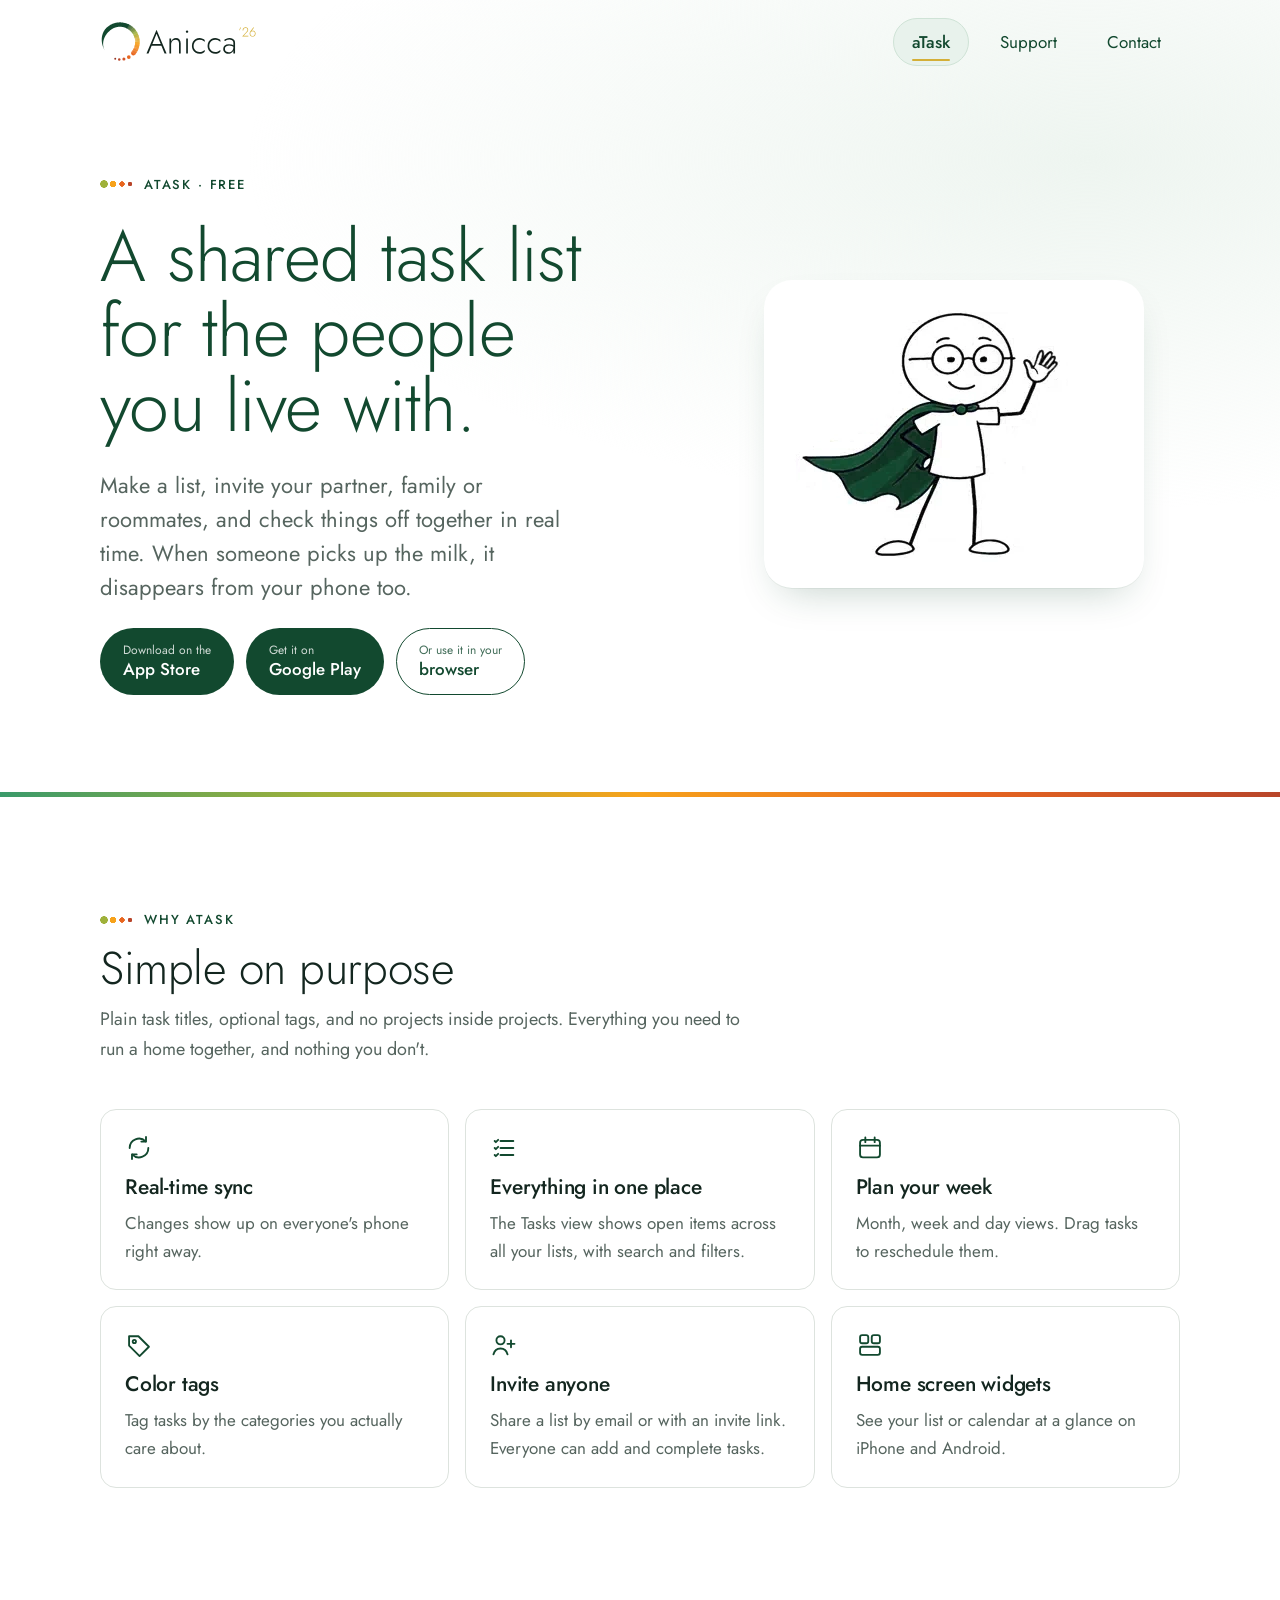
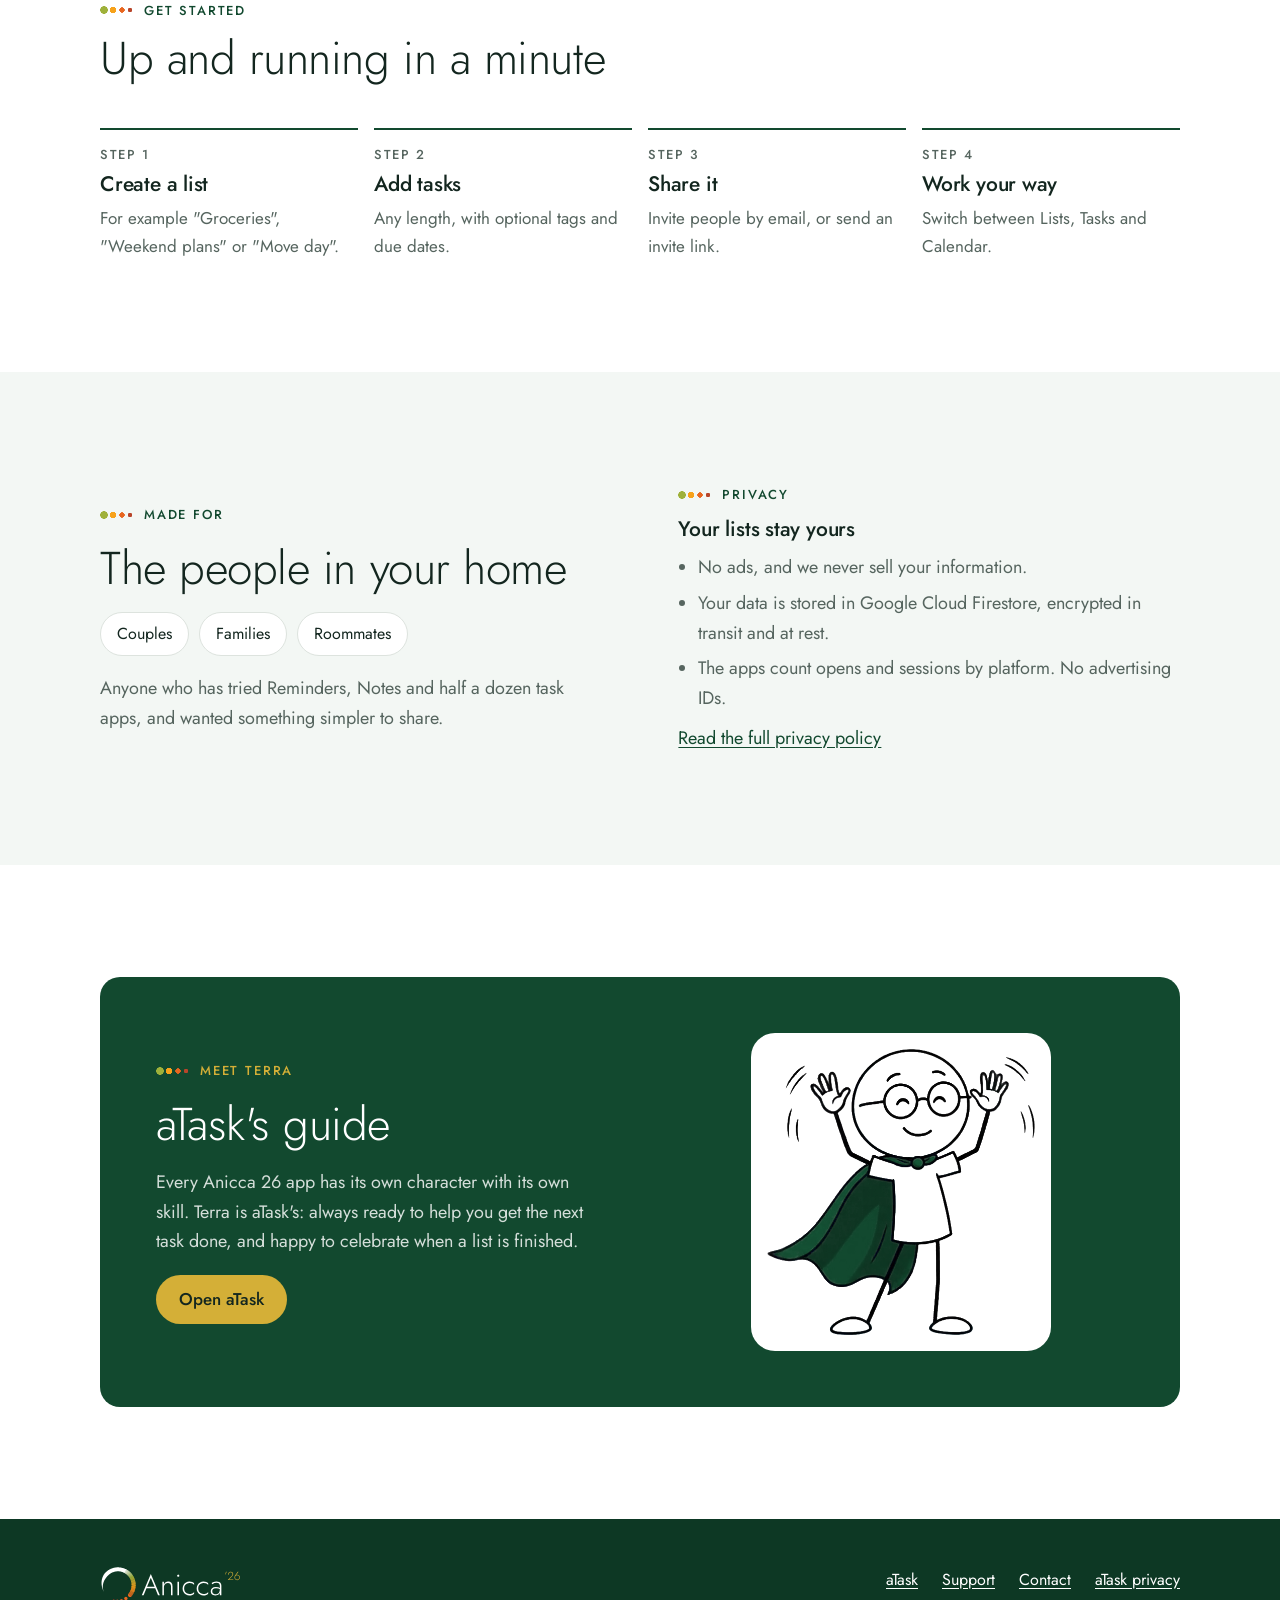
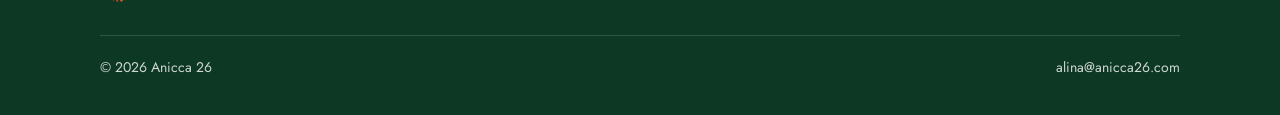
==== commit 30ea766d: "Terra: cape in Racing Green (#12492F) to match aTask Co-Authored-By: Claude Opus 5.5 <noreply@anthro" ====
--- a/docs/atask/index.html
+++ b/docs/atask/index.html
@@ -49,8 +49,8 @@
       </div>
       <div class="hero-art terra-card">
         <picture>
-          <source srcset="../assets/img/terra-wave-still.png?v=2" media="(prefers-reduced-motion: reduce)">
-          <img class="terra-anim" src="../assets/img/terra-wave.webp?v=2" alt="Terra, aTask's guide, waving hello" width="320" height="272">
+          <source srcset="../assets/img/terra-wave-still.png?v=3" media="(prefers-reduced-motion: reduce)">
+          <img class="terra-anim" src="../assets/img/terra-wave.webp?v=3" alt="Terra, aTask's guide, waving hello" width="320" height="272">
         </picture>
       </div>
     </section>
@@ -145,7 +145,7 @@
           <p class="muted">Every Anicca 26 app has its own character with its own skill. Terra is aTask's: always ready to help you get the next task done, and happy to celebrate when a list is finished.</p>
           <div class="actions"><a class="btn btn-gold" href="https://atask.anicca26.org">Open aTask</a></div>
         </div>
-        <img class="terra" src="../assets/img/terra-celebrate.png?v=2" alt="Terra celebrating a finished list" width="320" height="320" loading="lazy" style="max-width:300px;justify-self:center;background:#fff;border-radius:24px;padding:16px">
+        <img class="terra" src="../assets/img/terra-celebrate.png?v=3" alt="Terra celebrating a finished list" width="320" height="320" loading="lazy" style="max-width:300px;justify-self:center;background:#fff;border-radius:24px;padding:16px">
       </div>
     </div>
   </section>
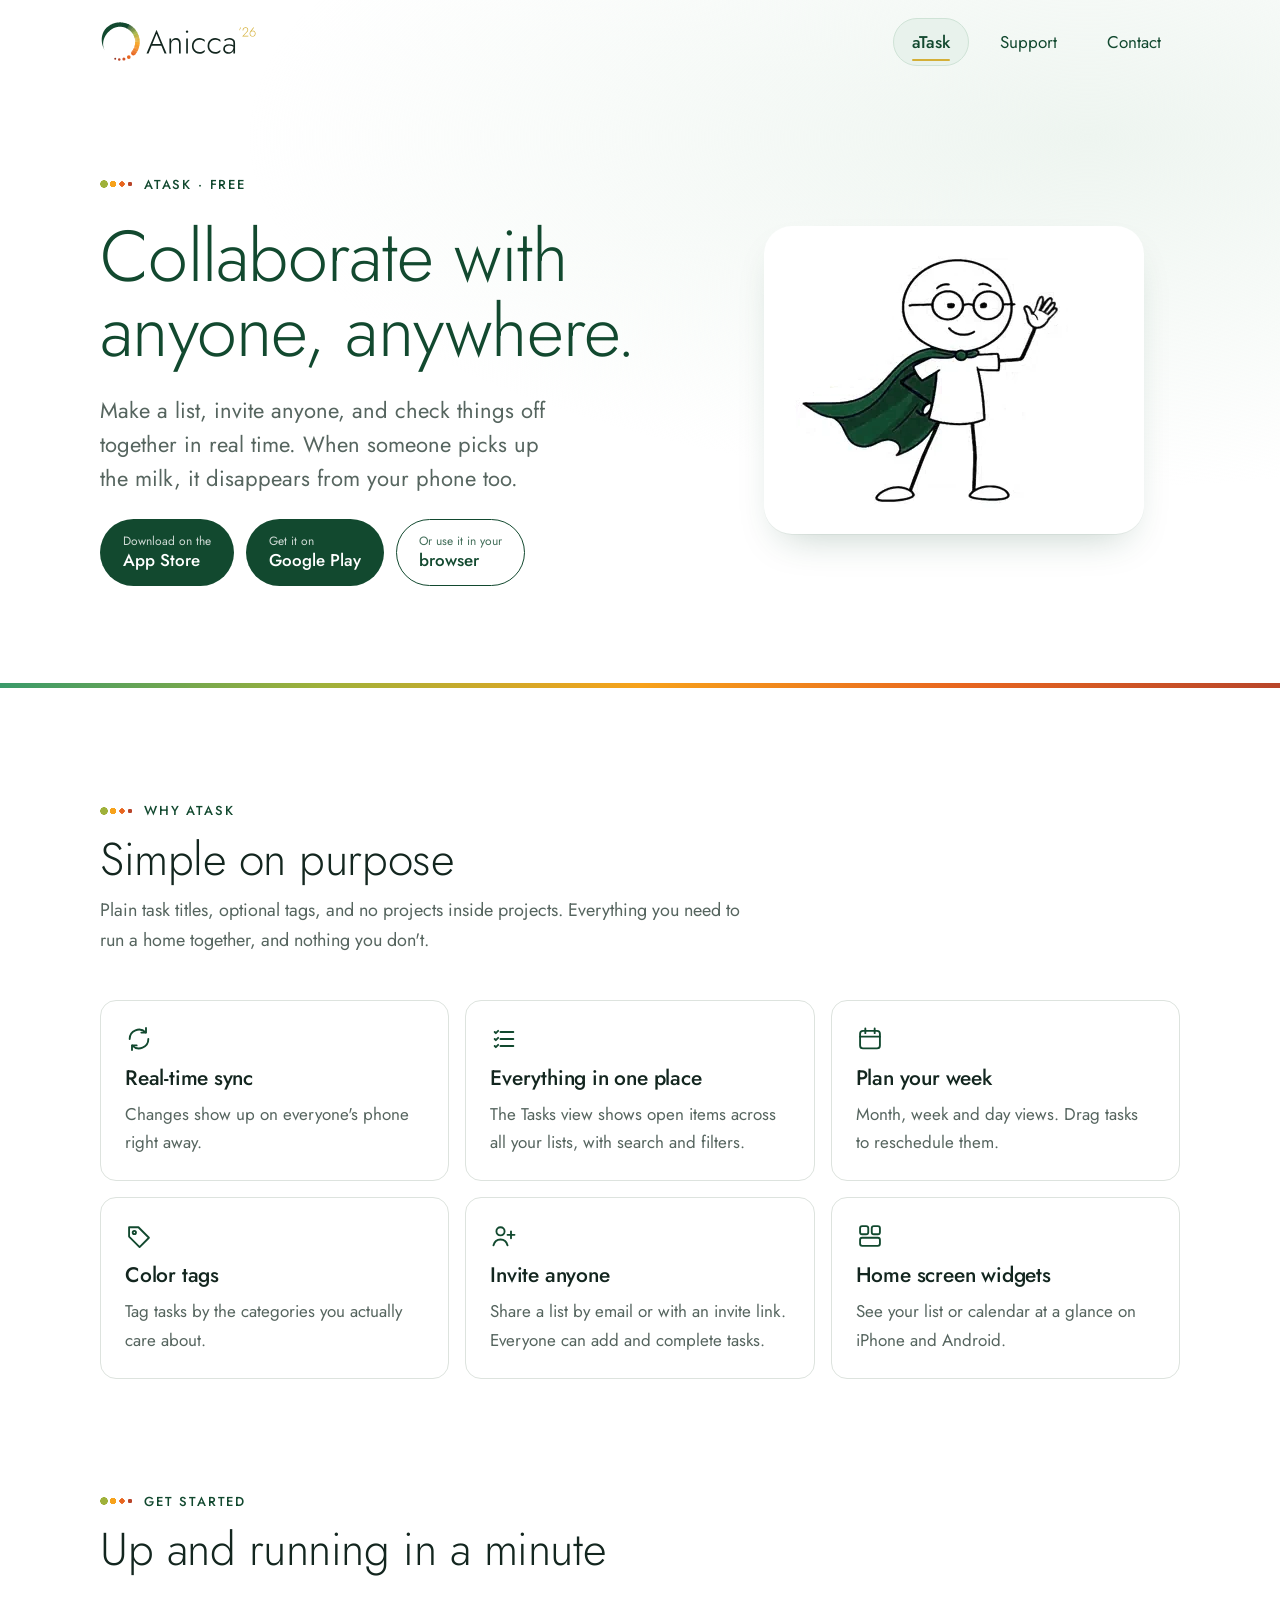
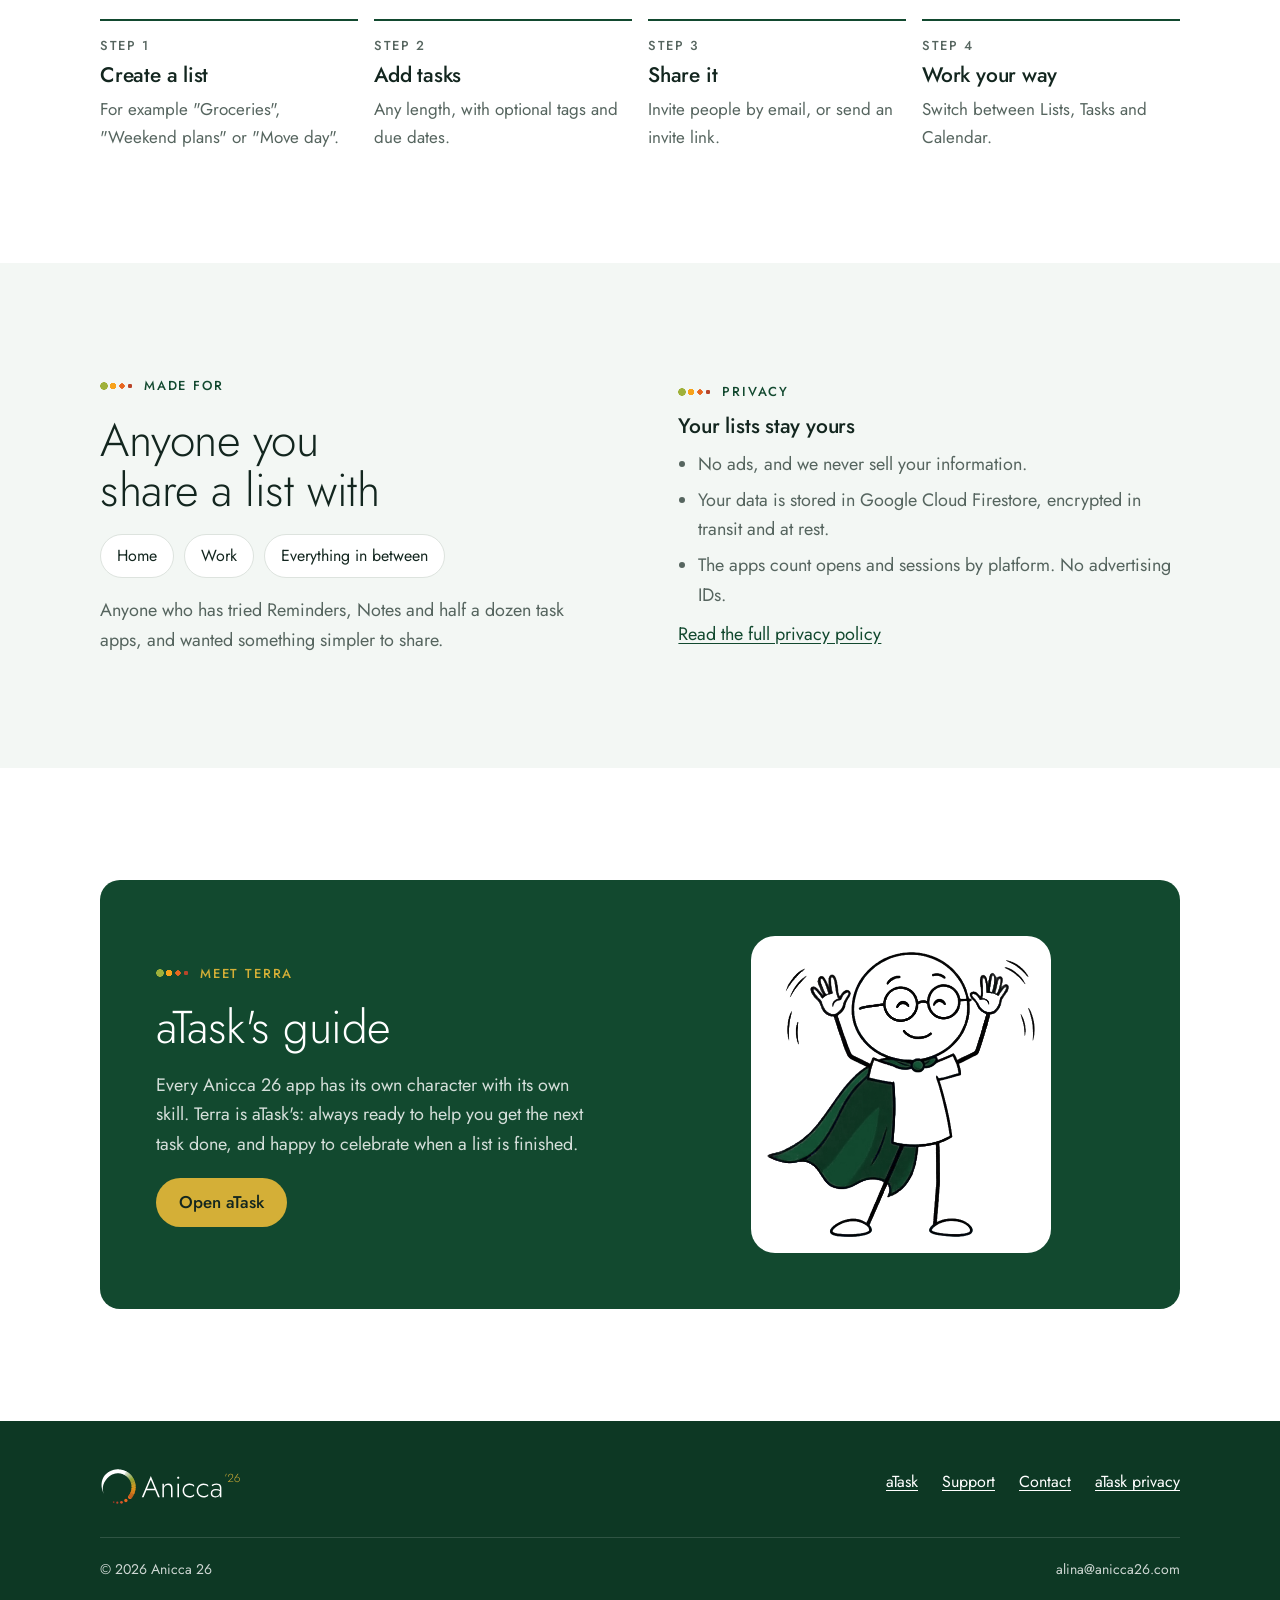
==== commit 4cf133be: "aTask copy: invite anyone, not just the people you live with. aTask lists can be shared with anyone " ====
--- a/docs/atask/index.html
+++ b/docs/atask/index.html
@@ -3,8 +3,8 @@
 <head>
   <meta charset="utf-8">
   <meta name="viewport" content="width=device-width, initial-scale=1">
-  <title>aTask · A shared task list for your home · Anicca 26</title>
-  <meta name="description" content="aTask is a free shared task list for the people you live with. Real-time sync, a calendar, color tags and home screen widgets. On iPhone, Android and the web.">
+  <title>aTask · Shared lists for home and work · Anicca 26</title>
+  <meta name="description" content="aTask is a free shared task list you can use with anyone. Real-time sync, a calendar, color tags and home screen widgets. On iPhone, Android and the web.">
   <link rel="canonical" href="https://anicca26.org/atask/">
   <meta name="theme-color" content="#FFFFFF">
   <link rel="icon" href="../assets/img/favicon.svg?v=3" type="image/svg+xml">
@@ -13,8 +13,8 @@
   <meta property="og:type" content="website">
   <meta property="og:site_name" content="Anicca 26">
   <meta property="og:url" content="https://anicca26.org/atask/">
-  <meta property="og:title" content="aTask · A shared task list for your home">
-  <meta property="og:description" content="Make a list, invite the people you live with, and check things off together in real time.">
+  <meta property="og:title" content="aTask · Shared lists for home and work">
+  <meta property="og:description" content="Make a list, invite anyone, and check things off together in real time.">
   <meta property="og:image" content="https://anicca26.org/assets/img/og.png">
   <meta name="twitter:card" content="summary_large_image">
   <link rel="preconnect" href="https://fonts.googleapis.com">
@@ -39,8 +39,8 @@
     <section class="hero">
       <div class="copy">
         <span class="eyebrow">aTask · Free</span>
-        <h1>A shared task list for the people you live with.</h1>
-        <p class="lede">Make a list, invite your partner, family or roommates, and check things off together in real time. When someone picks up the milk, it disappears from your phone too.</p>
+        <h1>Collaborate with anyone, anywhere.</h1>
+        <p class="lede">Make a list, invite anyone, and check things off together in real time. When someone picks up the milk, it disappears from your phone too.</p>
         <div class="actions">
           <a class="btn btn-primary" href="https://apps.apple.com/us/app/atask/id6767109956"><span class="two"><small>Download on the</small>App Store</span></a>
           <a class="btn btn-primary" href="https://play.google.com/store/apps/details?id=org.anicca26.atask"><span class="two"><small>Get it on</small>Google Play</span></a>
@@ -119,8 +119,8 @@
     <div class="wrap split">
       <div class="story">
         <span class="eyebrow">Made for</span>
-        <h2>The people in your home</h2>
-        <div class="who"><span>Couples</span><span>Families</span><span>Roommates</span></div>
+        <h2>Anyone you share a list with</h2>
+        <div class="who"><span>Home</span><span>Work</span><span>Everything in between</span></div>
         <p>Anyone who has tried Reminders, Notes and half a dozen task apps, and wanted something simpler to share.</p>
       </div>
       <div class="privacy">
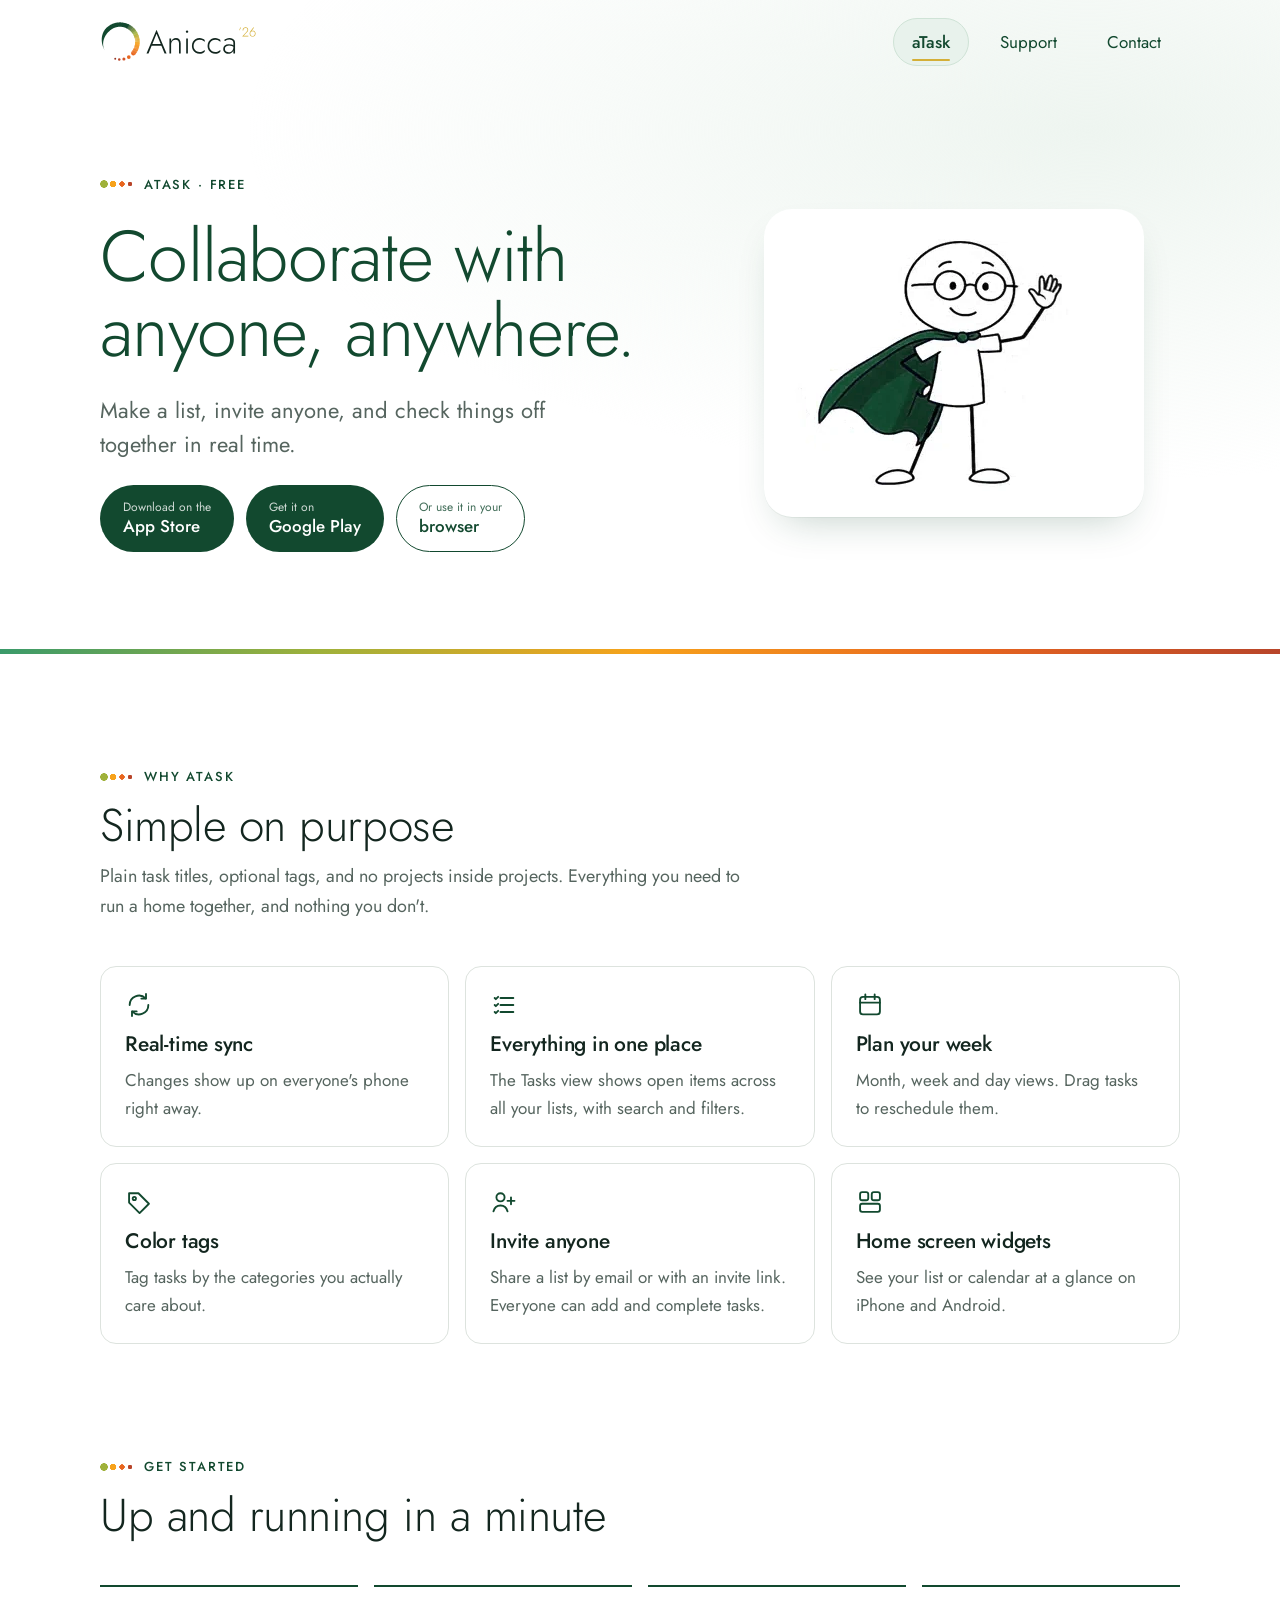
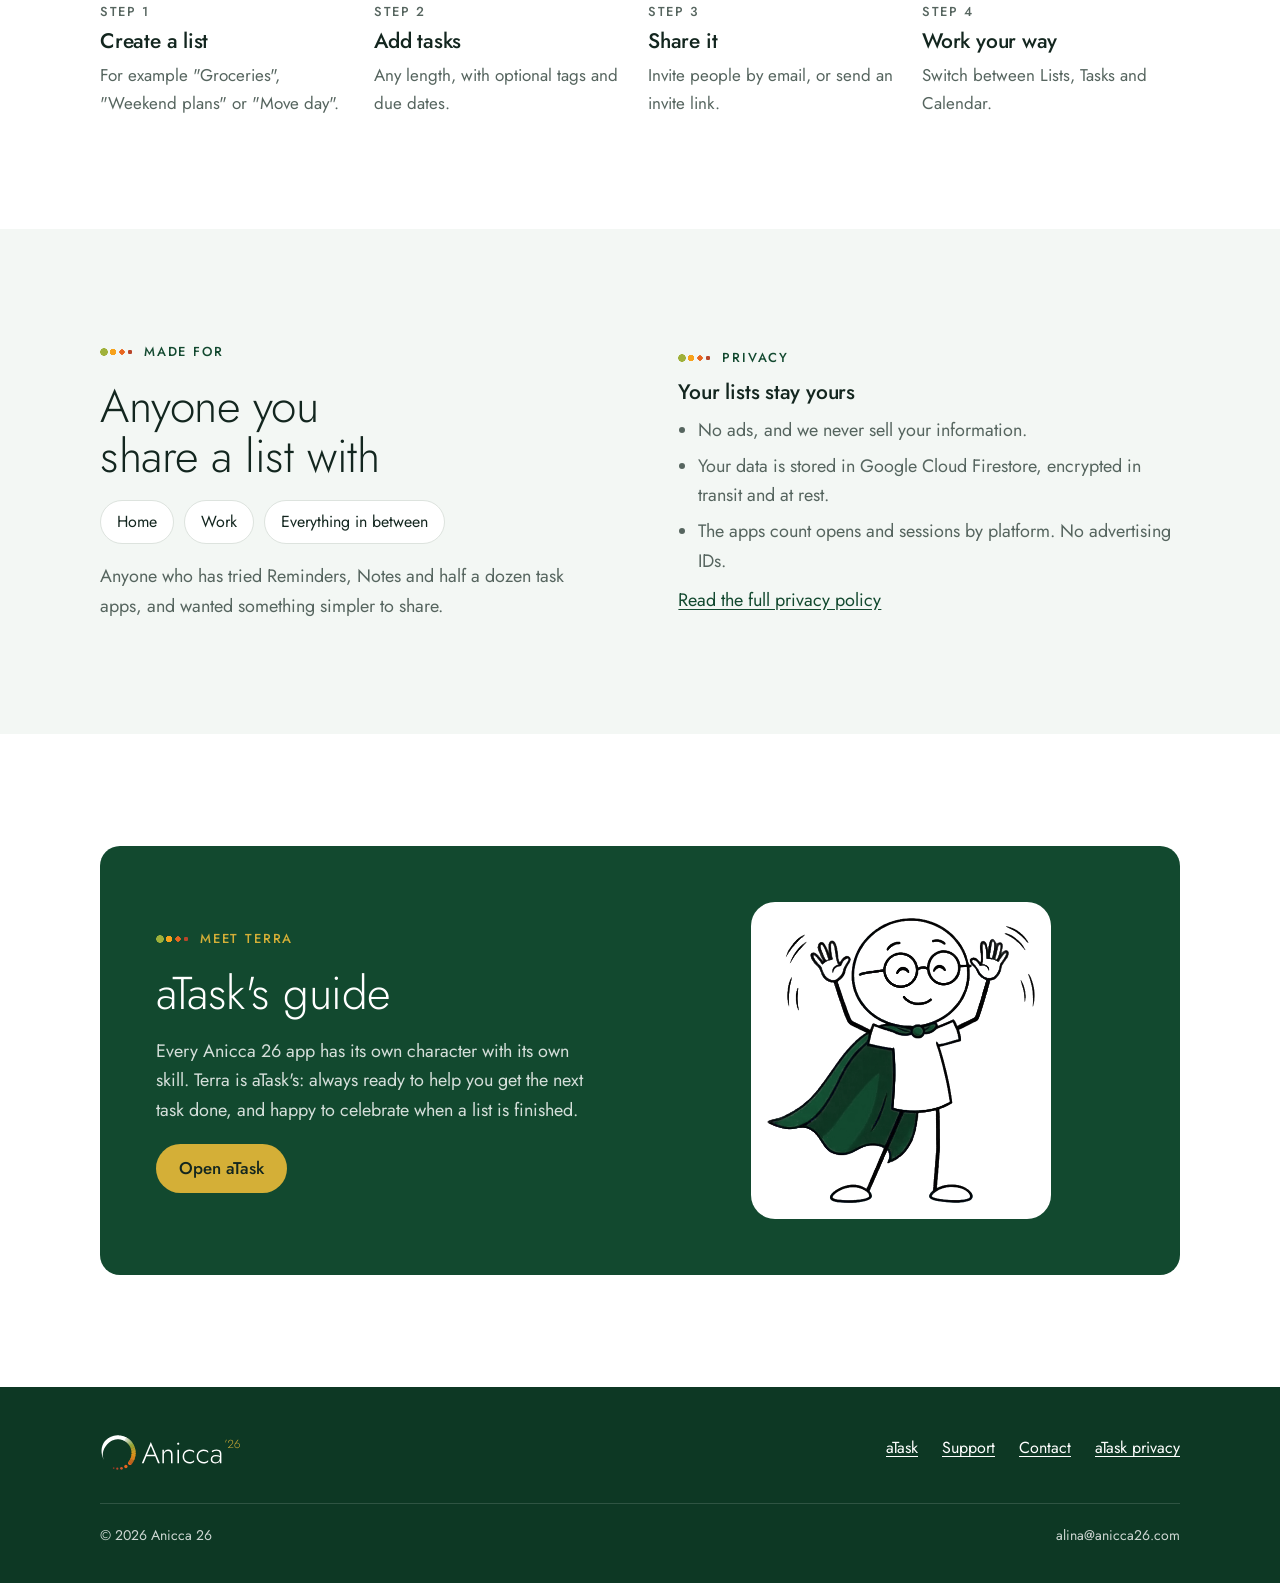
==== commit 8e753f8d: "Drop the milk line from the aTask intro. Co-Authored-By: Claude Opus 5.5 (1M context) <noreply@anthr" ====
--- a/docs/atask/index.html
+++ b/docs/atask/index.html
@@ -40,7 +40,7 @@
       <div class="copy">
         <span class="eyebrow">aTask · Free</span>
         <h1>Collaborate with anyone, anywhere.</h1>
-        <p class="lede">Make a list, invite anyone, and check things off together in real time. When someone picks up the milk, it disappears from your phone too.</p>
+        <p class="lede">Make a list, invite anyone, and check things off together in real time.</p>
         <div class="actions">
           <a class="btn btn-primary" href="https://apps.apple.com/us/app/atask/id6767109956"><span class="two"><small>Download on the</small>App Store</span></a>
           <a class="btn btn-primary" href="https://play.google.com/store/apps/details?id=org.anicca26.atask"><span class="two"><small>Get it on</small>Google Play</span></a>
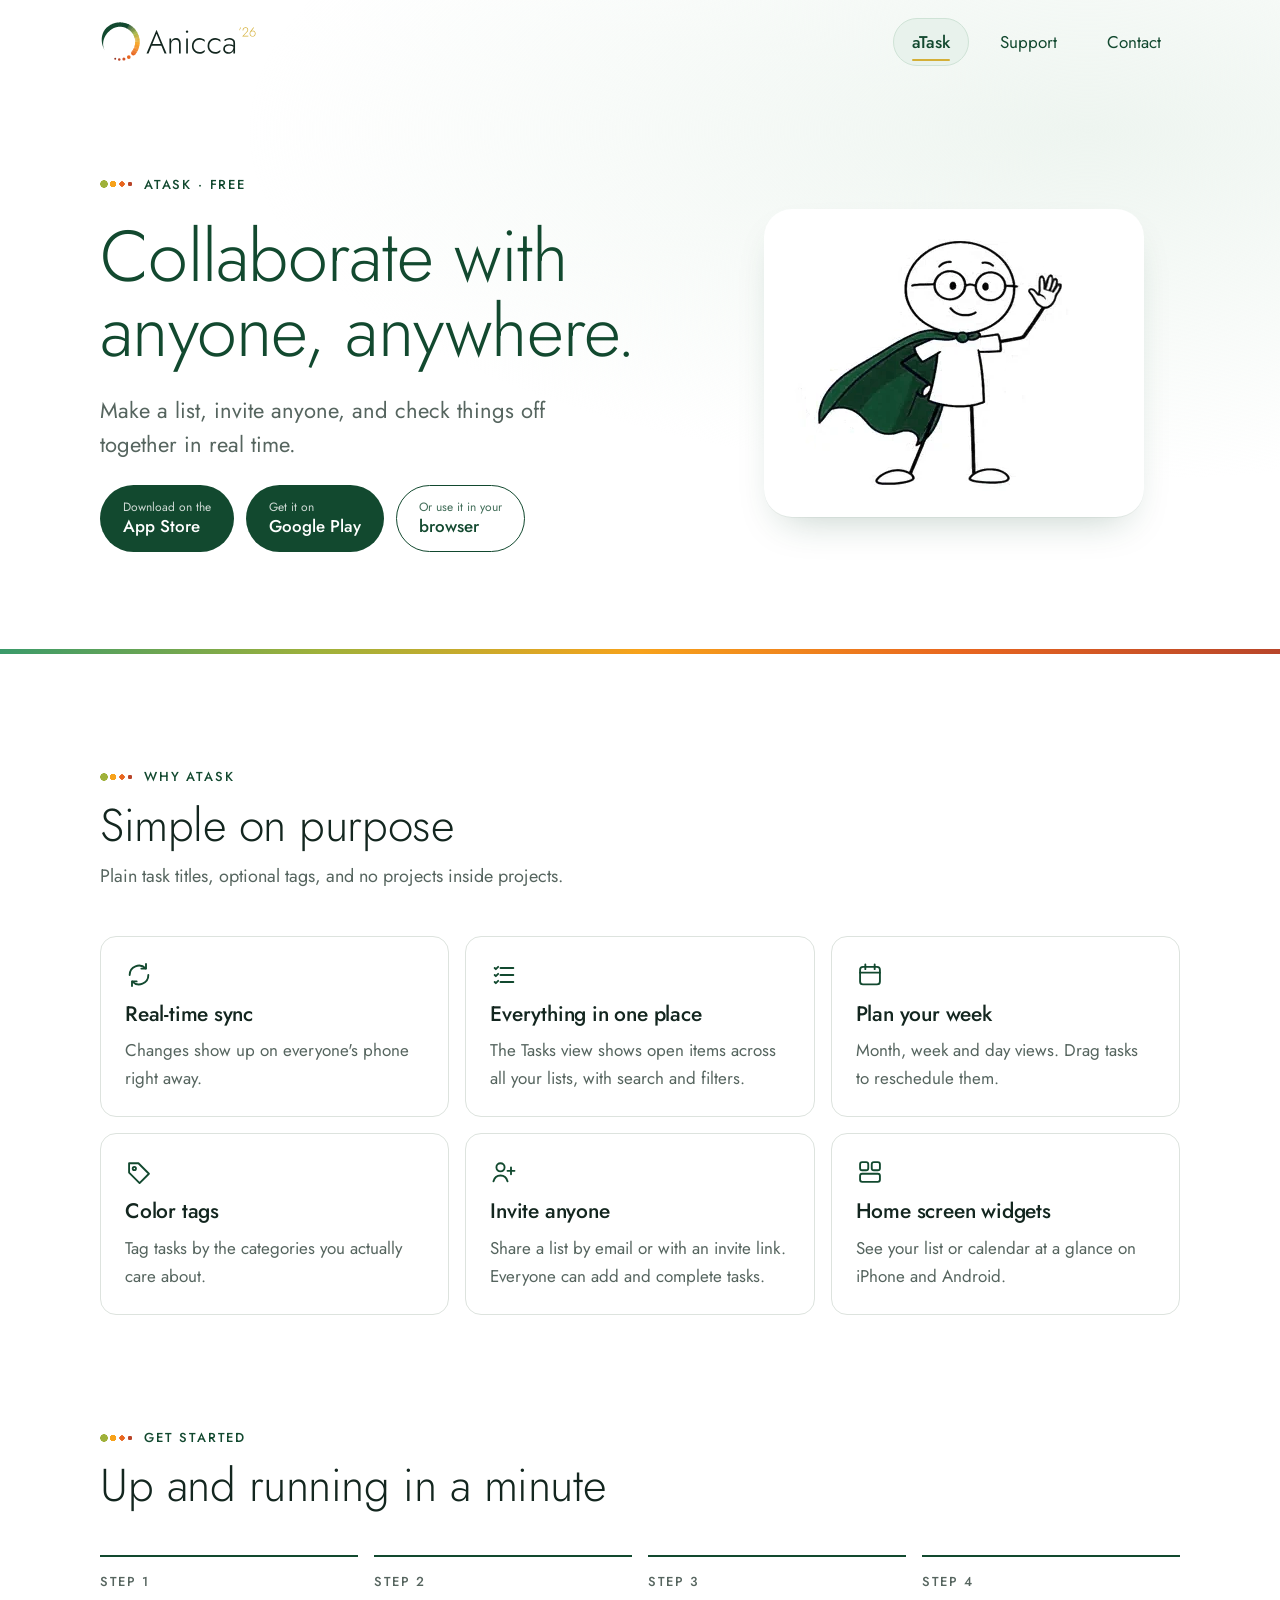
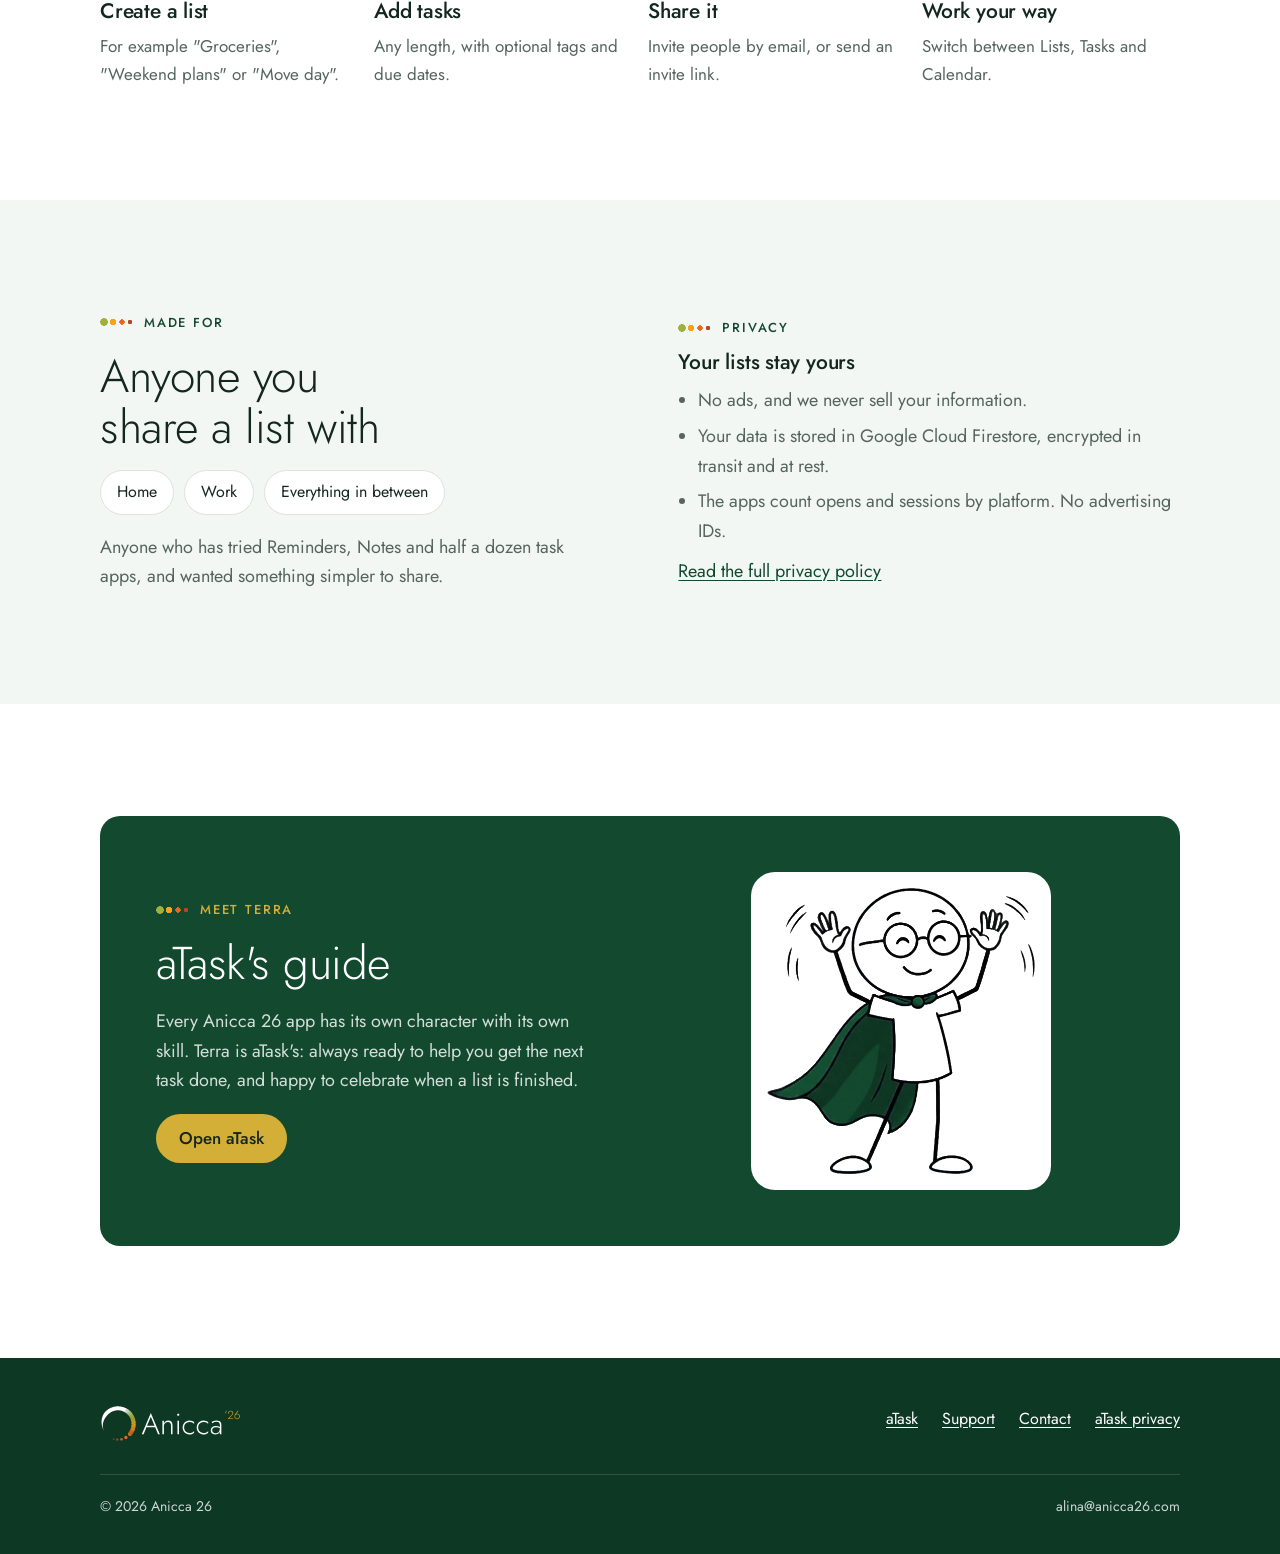
==== commit c86c1bae: "Drop 'run a home together' from the Simple on purpose blurb. Co-Authored-By: Claude Opus 5.5 (1M con" ====
--- a/docs/atask/index.html
+++ b/docs/atask/index.html
@@ -63,7 +63,7 @@
       <div class="section-head">
         <span class="eyebrow">Why aTask</span>
         <h2>Simple on purpose</h2>
-        <p>Plain task titles, optional tags, and no projects inside projects. Everything you need to run a home together, and nothing you don't.</p>
+        <p>Plain task titles, optional tags, and no projects inside projects.</p>
       </div>
       <div class="features">
         <div class="feature">
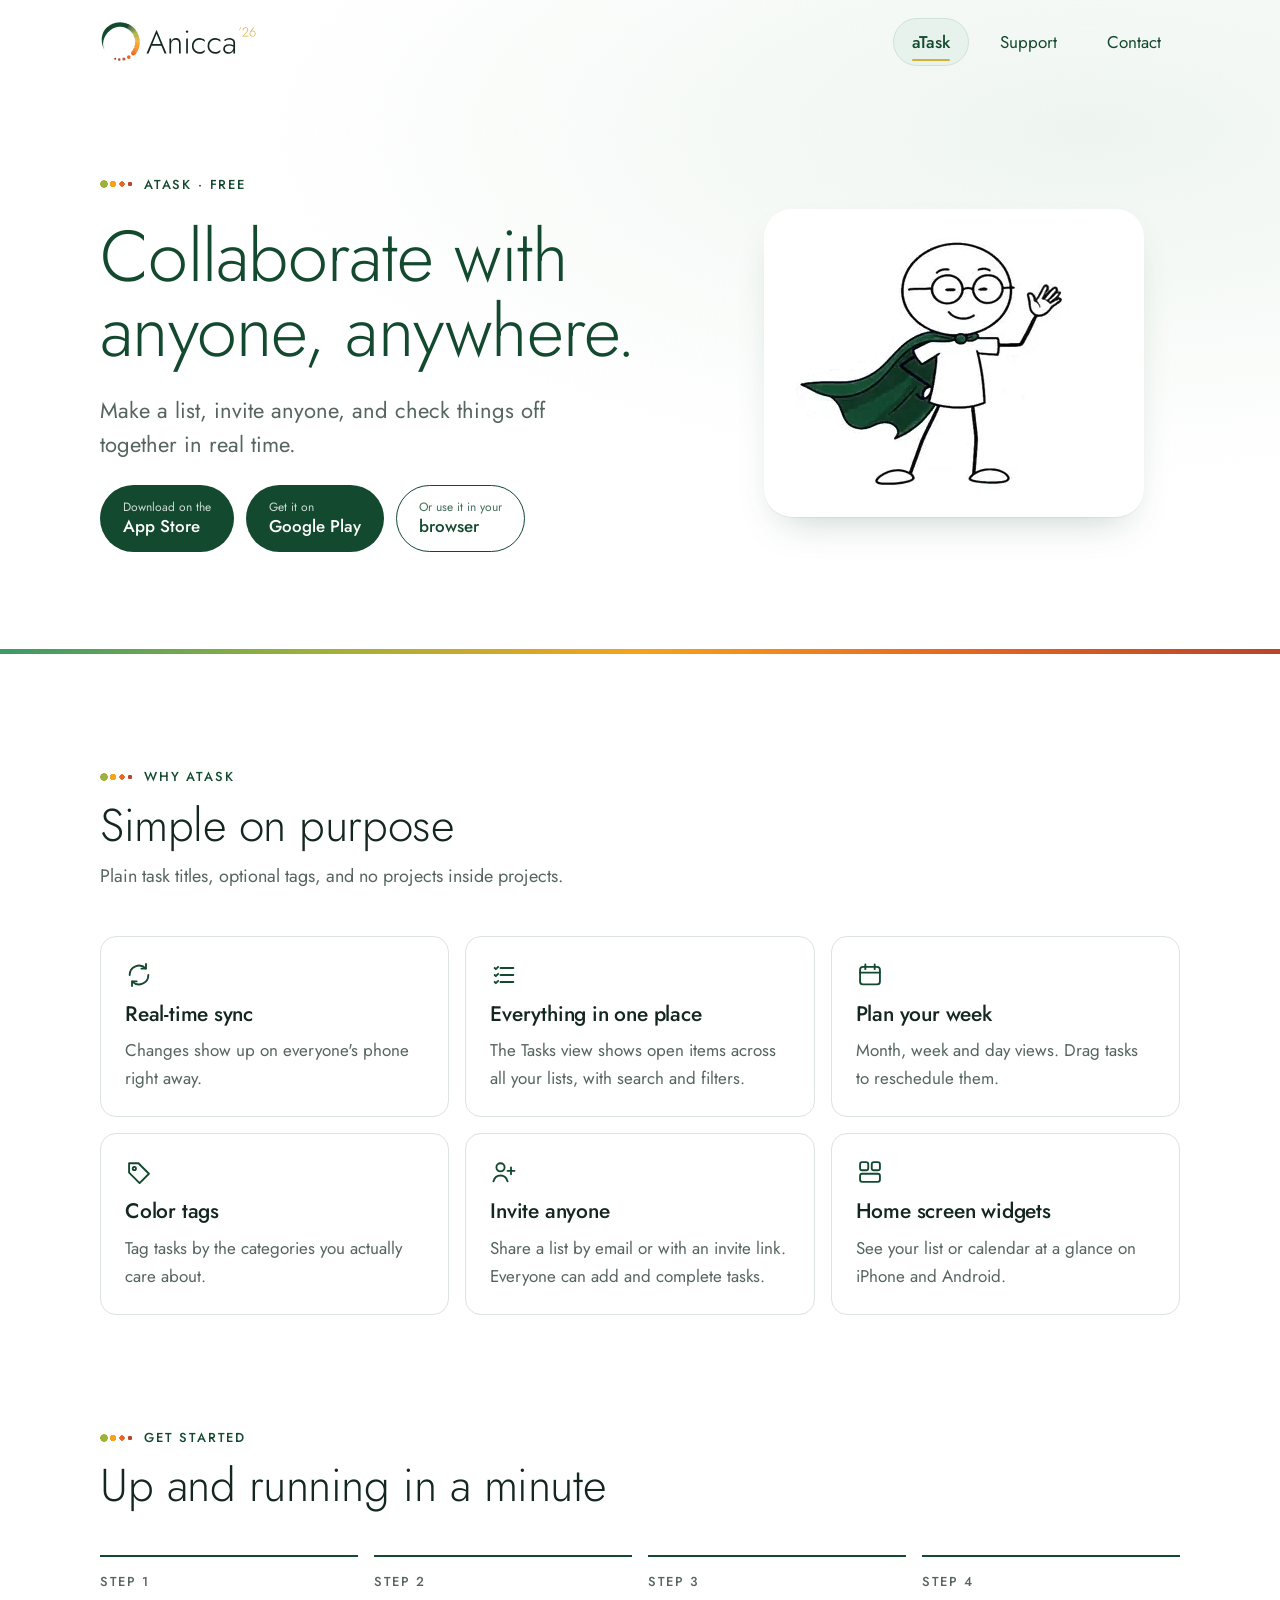
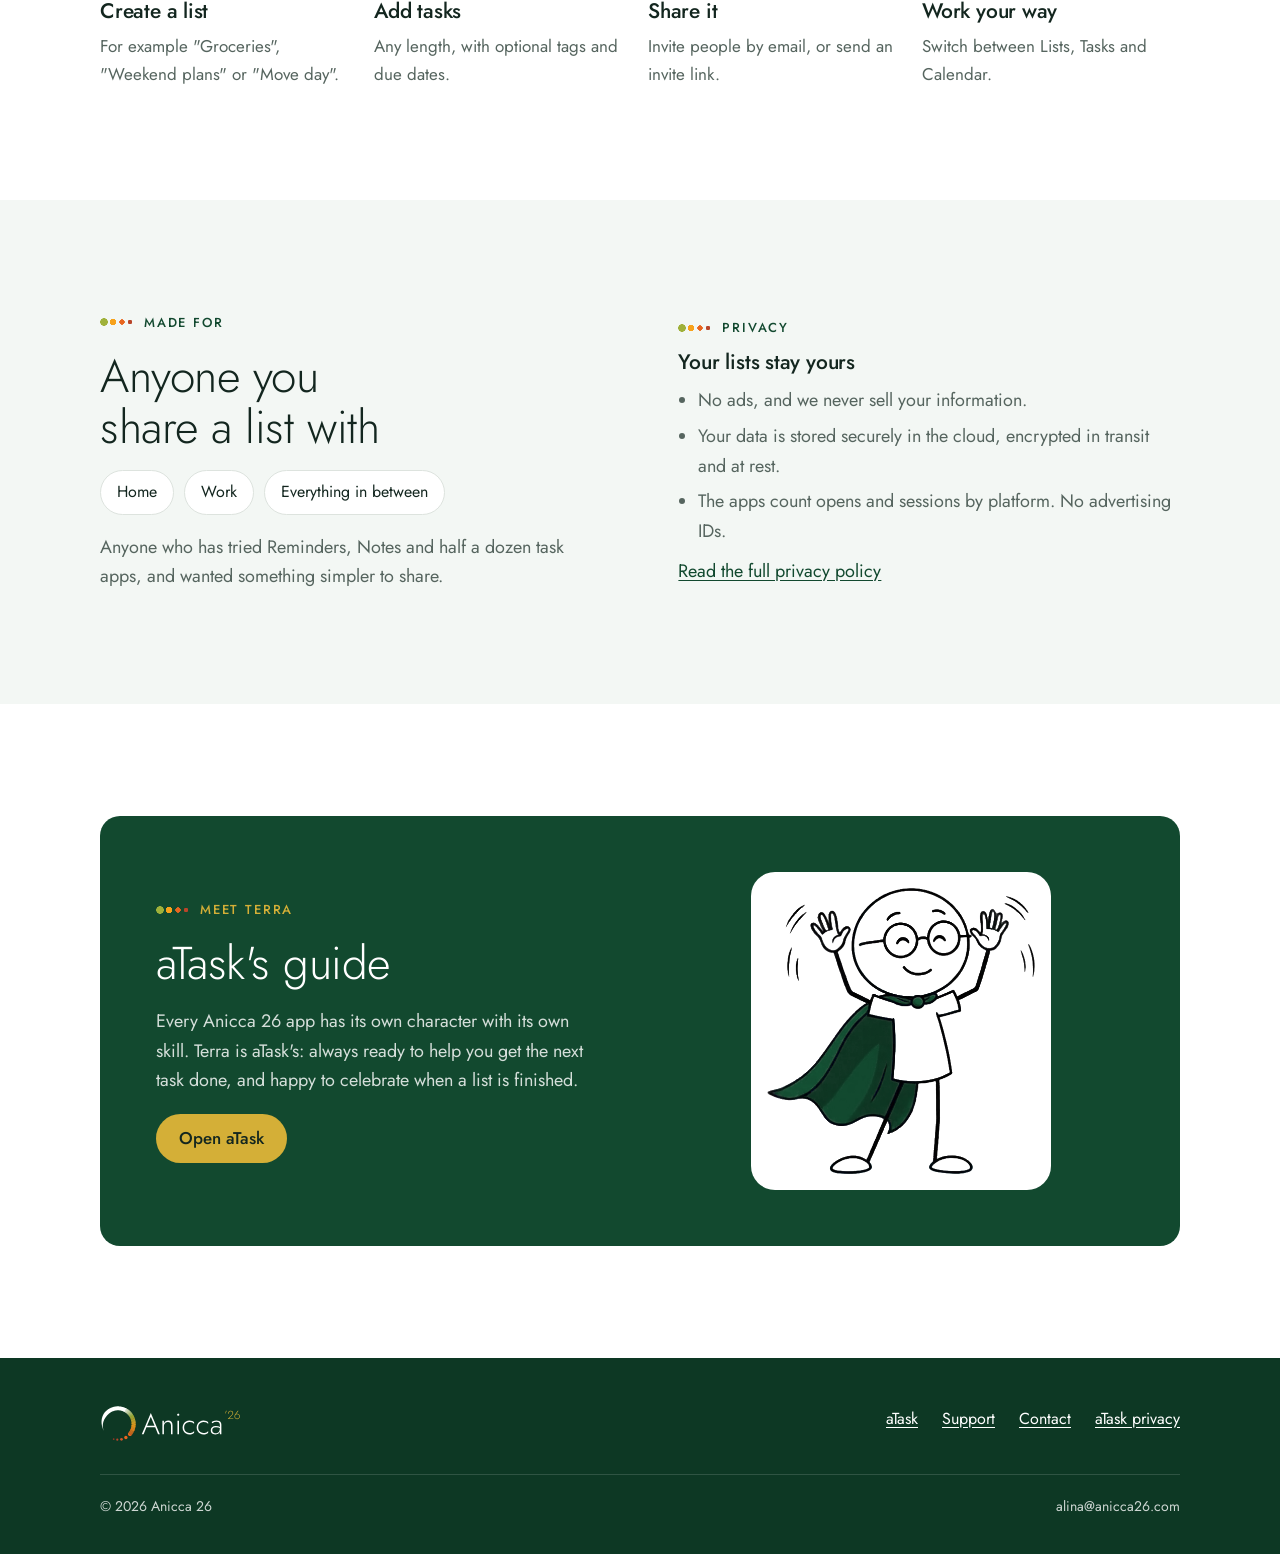
==== commit a735e1ba: "Privacy blurb: say 'stored securely in the cloud' instead of naming the provider. Co-Authored-By: Cl" ====
--- a/docs/atask/index.html
+++ b/docs/atask/index.html
@@ -128,7 +128,7 @@
         <h3>Your lists stay yours</h3>
         <ul>
           <li>No ads, and we never sell your information.</li>
-          <li>Your data is stored in Google Cloud Firestore, encrypted in transit and at rest.</li>
+          <li>Your data is stored securely in the cloud, encrypted in transit and at rest.</li>
           <li>The apps count opens and sessions by platform. No advertising IDs.</li>
         </ul>
         <p><a href="https://atask.anicca26.org/privacy">Read the full privacy policy</a></p>
